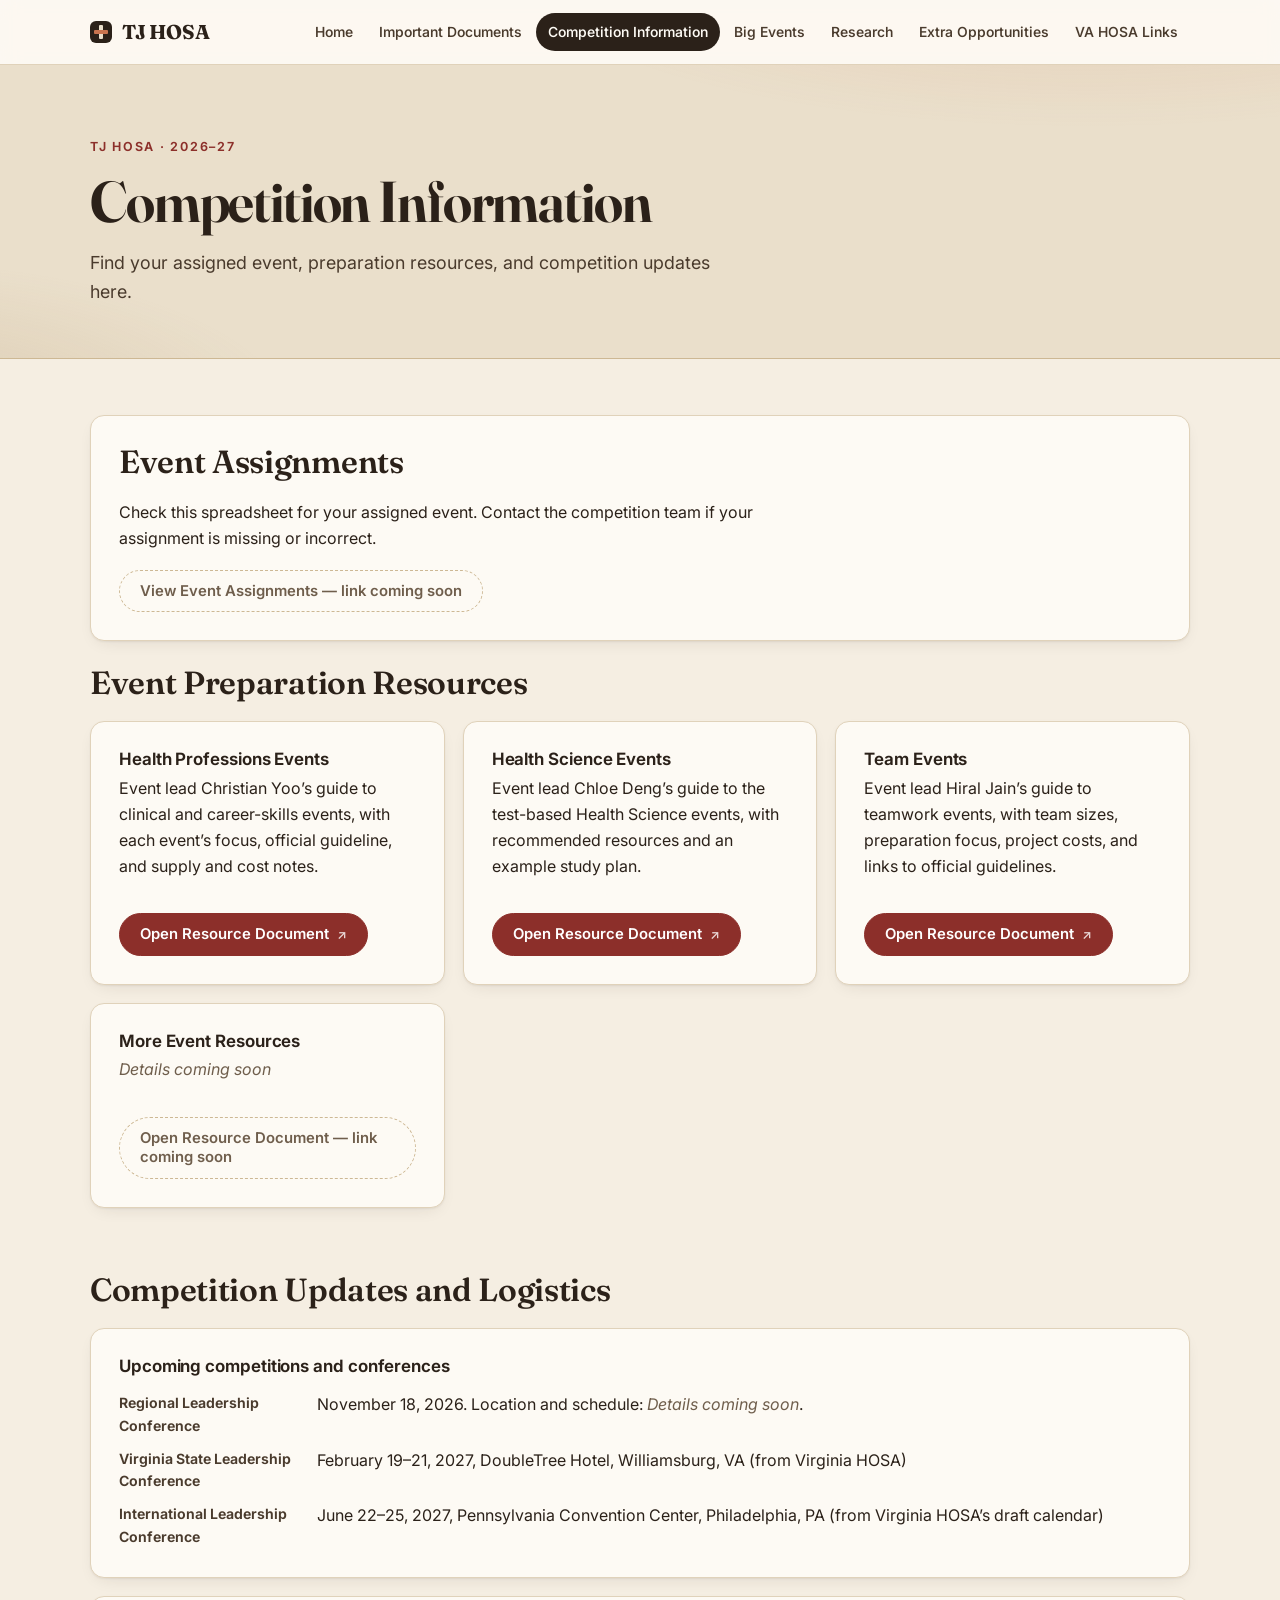
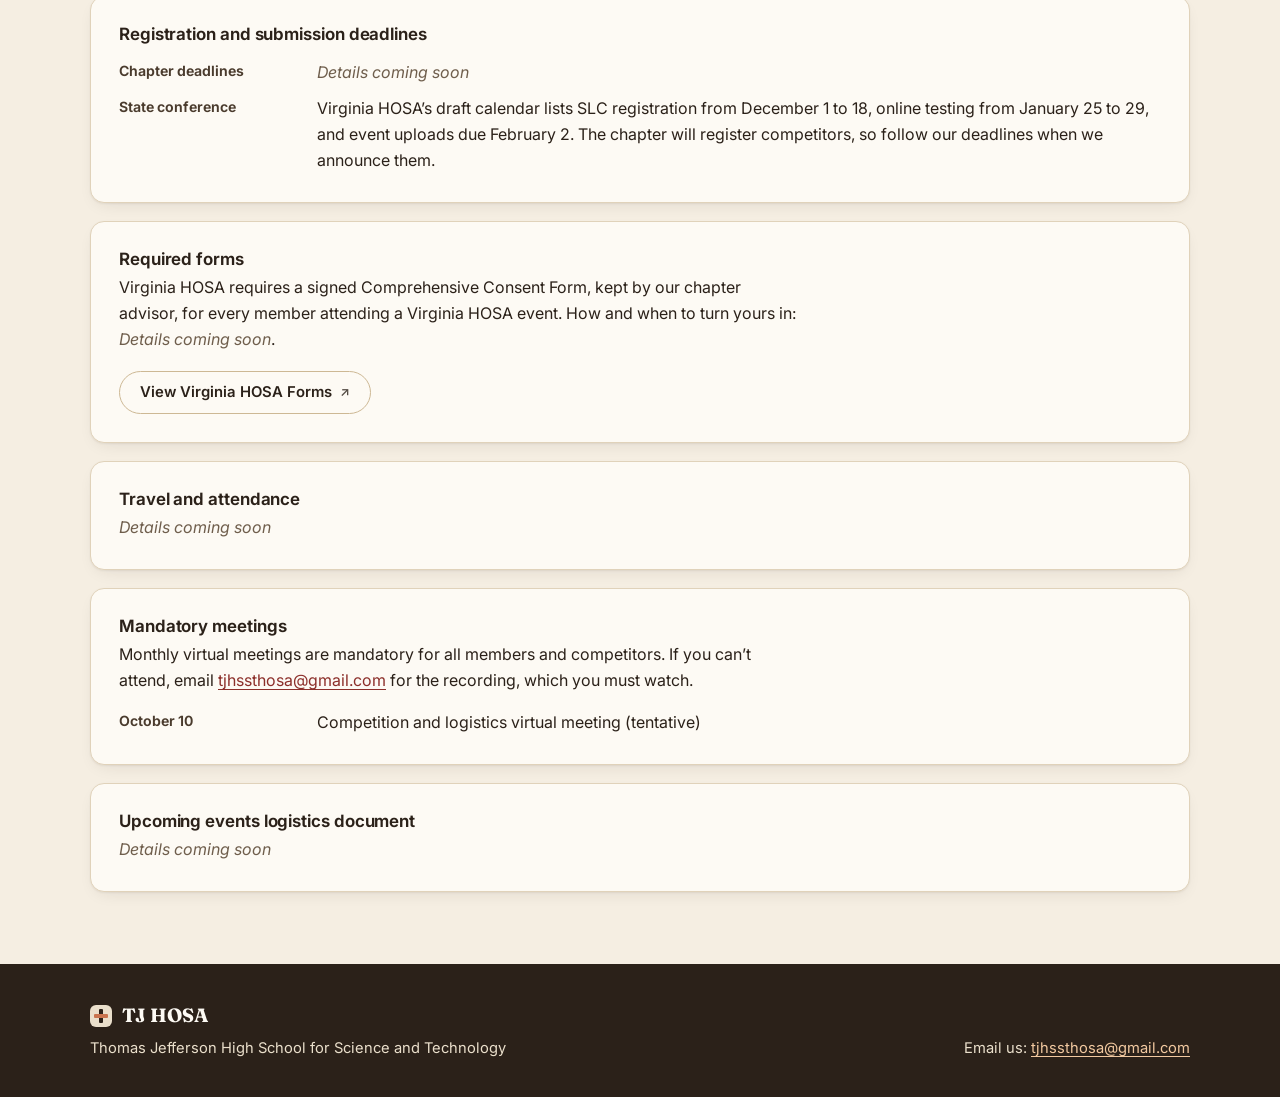
==== competition.html @ aa6fa57d "Rebuild site with multi-page layout Add competition, documents, events, opportunities, research, and" ====
<!DOCTYPE html>
<html lang="en">
<head>
<meta charset="utf-8">
<meta name="viewport" content="width=device-width, initial-scale=1">
<title>Competition Information | TJ HOSA</title>
<meta name="description" content="TJ HOSA event assignments, preparation resources, and competition updates.">
<link rel="icon" href="data:image/svg+xml,%3Csvg xmlns='http://www.w3.org/2000/svg' viewBox='0 0 32 32'%3E%3Crect width='32' height='32' fill='%232B2119'/%3E%3Crect x='13.5' y='6' width='5' height='20' fill='%23E9DCC4'/%3E%3Crect x='6' y='13.5' width='20' height='5' fill='%237A1C2B'/%3E%3C/svg%3E">
<link rel="preconnect" href="https://fonts.googleapis.com">
<link rel="preconnect" href="https://fonts.gstatic.com" crossorigin>
<link href="https://fonts.googleapis.com/css2?family=Fraunces:opsz,wght@9..144,500..700&family=Inter:wght@400..700&display=swap" rel="stylesheet">
<link rel="stylesheet" href="styles.css">
<script src="site.js"></script>
</head>
<body>
<a class="skip" href="#main">Skip to content</a>
<header class="site-header">
  <div class="header-in">
    <a class="wordmark" href="index.html"><span class="mark" aria-hidden="true"></span>TJ HOSA</a>
    <button class="menu-toggle" type="button" aria-expanded="false" aria-controls="site-nav">Menu</button>
    <nav class="site-nav" id="site-nav" aria-label="Main">
      <ul>
        <li><a href="index.html">Home</a></li>
        <li><a href="documents.html">Important Documents</a></li>
        <li><a href="competition.html" aria-current="page">Competition Information</a></li>
        <li><a href="events.html">Big Events</a></li>
        <li><a href="research.html">Research</a></li>
        <li><a href="opportunities.html">Extra Opportunities</a></li>
        <li><a href="va-hosa.html">VA HOSA Links</a></li>
      </ul>
    </nav>
  </div>
</header>

<div class="page-head">
  <div class="page-head-in">
    <p class="eyebrow">TJ HOSA · 2026–27</p>
    <h1>Competition Information</h1>
    <p>Find your assigned event, preparation resources, and competition updates here.</p>
  </div>
</div>

<main id="main">
<section aria-labelledby="assign" class="card">
  <h2 id="assign">Event Assignments</h2>
  <p>Check this spreadsheet for your assigned event. Contact the competition team if your assignment is missing or incorrect.</p>
  <!-- TODO before launch: replace with ext(link, "View Event Assignments") -->
  <div class="btn-row"><span class="btn btn-pending" aria-disabled="true">View Event Assignments — link coming soon</span></div>
</section>

<section aria-labelledby="prep">
  <h2 id="prep">Event Preparation Resources</h2>
  <div class="card-grid">
    <article class="card">
      <h3>Health Professions Events</h3>
      <p>Event lead Christian Yoo’s guide to clinical and career-skills events, with each event’s focus, official guideline, and supply and cost notes.</p>
      <div class="btn-row"><a class="btn" href="https://docs.google.com/document/d/1R5OQOVMqxWL22VM8bdZBk_r9kSSOlcZOWfjTGTV-Oso/edit" target="_blank" rel="noopener">Open Resource Document</a></div>
    </article>
    <article class="card">
      <h3>Health Science Events</h3>
      <p>Event lead Chloe Deng’s guide to the test-based Health Science events, with recommended resources and an example study plan.</p>
      <div class="btn-row"><a class="btn" href="https://docs.google.com/document/d/1li0aGGxQq18aGVPlb6Ks2T6_cIW-mwmkrGO1DFvboYM/edit" target="_blank" rel="noopener">Open Resource Document</a></div>
    </article>
    <article class="card">
      <h3>Team Events</h3>
      <p>Event lead Hiral Jain’s guide to teamwork events, with team sizes, preparation focus, project costs, and links to official guidelines.</p>
      <div class="btn-row"><a class="btn" href="https://docs.google.com/document/d/1Jc-QH5xNy2yNxSoJ1Ag76UbIDRtuzzTRvdqtkSTRHSI/edit" target="_blank" rel="noopener">Open Resource Document</a></div>
    </article>
    <!-- TODO before launch: confirm the fourth document's title, then replace this card with a regular card. -->
    <article class="card">
      <h3>More Event Resources</h3>
      <p class="tbd">Details coming soon</p>
      <div class="btn-row"><span class="btn btn-pending" aria-disabled="true">Open Resource Document — link coming soon</span></div>
    </article>
  </div>
</section>

<section aria-labelledby="updates">
  <h2 id="updates">Competition Updates and Logistics</h2>
  <div class="stack">
    <article class="card">
      <h3>Upcoming competitions and conferences</h3>
      <dl class="facts">
        <dt>Regional Leadership Conference</dt><dd>November 18, 2026. Location and schedule: <span class="tbd">Details coming soon</span>.</dd>
        <dt>Virginia State Leadership Conference</dt><dd>February 19–21, 2027, DoubleTree Hotel, Williamsburg, VA (from Virginia HOSA)</dd>
        <dt>International Leadership Conference</dt><dd>June 22–25, 2027, Pennsylvania Convention Center, Philadelphia, PA (from Virginia HOSA’s draft calendar)</dd>
      </dl>
    </article>
    <article class="card">
      <h3>Registration and submission deadlines</h3>
      <dl class="facts">
        <dt>Chapter deadlines</dt><dd><span class="tbd">Details coming soon</span></dd>
        <dt>State conference</dt><dd>Virginia HOSA’s draft calendar lists SLC registration from December 1 to 18, online testing from January 25 to 29, and event uploads due February 2. The chapter will register competitors, so follow our deadlines when we announce them.</dd>
      </dl>
    </article>
    <article class="card">
      <h3>Required forms</h3>
      <p>Virginia HOSA requires a signed Comprehensive Consent Form, kept by our chapter advisor, for every member attending a Virginia HOSA event. How and when to turn yours in: <span class="tbd">Details coming soon</span>.</p>
      <div class="btn-row"><a class="btn btn-outline" href="https://virginiahosa.org/forms/" target="_blank" rel="noopener">View Virginia HOSA Forms</a></div>
    </article>
    <article class="card">
      <h3>Travel and attendance</h3>
      <p><span class="tbd">Details coming soon</span></p>
    </article>
    <article class="card">
      <h3>Mandatory meetings</h3>
      <p>Monthly virtual meetings are mandatory for all members and competitors. If you can’t attend, email <a href="mailto:tjhssthosa@gmail.com">tjhssthosa@gmail.com</a> for the recording, which you must watch.</p>
      <dl class="facts">
        <dt>October 10</dt><dd>Competition and logistics virtual meeting (tentative)</dd>
      </dl>
    </article>
    <article class="card">
      <h3>Upcoming events logistics document</h3>
      <!-- TODO: add ext(link, "Open Logistics Document") when it's ready -->
      <p><span class="tbd">Details coming soon</span></p>
    </article>
  </div>
</section>
</main>

<footer class="site-footer">
  <div class="footer-in">
    <div>
      <p class="footer-mark"><span class="mark" aria-hidden="true"></span>TJ HOSA</p>
      <p>Thomas Jefferson High School for Science and Technology</p>
    </div>
    <p>Email us: <a href="mailto:tjhssthosa@gmail.com">tjhssthosa@gmail.com</a></p>
  </div>
</footer>
</body>
</html>
---- styles.css ----
/* TJ HOSA 2026–27 — shared styles for every page. Warm tan palette. */

:root{
  --page:#F5EEE2;
  --surface:#FDFAF4;
  --sand:#EADFCB;
  --sand-deep:#DCCBAE;
  --rule:#E0D2BA;
  --rule-strong:#CDB894;
  --tan:#A9875A;
  --ink:#2B2119;
  --ink-soft:#4A3B2D;
  --muted:#6F5E4C;
  --accent:#8C2F2A;
  --accent-hover:#A63B33;
  --espresso:#2B2119;
  --notice-bg:#FBEBD0;
  --notice-rule:#C98A2E;

  --display:"Fraunces",Georgia,"Times New Roman",serif;
  --sans:"Inter",system-ui,-apple-system,"Segoe UI",Roboto,Arial,sans-serif;
  --gutter:clamp(16px,4vw,40px);
  --radius:14px;
  --shadow:0 1px 2px rgba(43,33,25,.06),0 6px 18px -8px rgba(43,33,25,.14);
  --shadow-lift:0 2px 4px rgba(43,33,25,.07),0 14px 30px -12px rgba(43,33,25,.24);
}

*,*::before,*::after{box-sizing:border-box}
html{-webkit-text-size-adjust:100%; scroll-behavior:smooth}
@media (prefers-reduced-motion:reduce){
  html{scroll-behavior:auto}
  *,*::before,*::after{transition:none !important}
}
body{
  margin:0; background:var(--page); color:var(--ink);
  font-family:var(--sans); font-size:1rem; line-height:1.62;
  -webkit-font-smoothing:antialiased;
}
h1,h2,h3{margin:0; color:var(--ink); line-height:1.15}
h1{font-family:var(--display); font-weight:650; font-size:clamp(2.2rem,5.4vw,3.6rem); letter-spacing:-.02em; font-variation-settings:"opsz" 144}
h2{font-family:var(--display); font-weight:600; font-size:clamp(1.5rem,3vw,2rem); letter-spacing:-.01em; margin-bottom:.6em}
h3{font-family:var(--sans); font-weight:650; font-size:1.06rem; letter-spacing:-.005em; margin-bottom:.35em}
p{margin:0 0 1em; max-width:68ch}
p:last-child{margin-bottom:0}
a{color:var(--accent); text-underline-offset:3px; text-decoration-thickness:1px}
a:hover{color:var(--accent-hover)}
:focus-visible{outline:3px solid var(--accent); outline-offset:2px; border-radius:4px}
strong{font-weight:650}

.skip{position:absolute; left:-9999px; top:0; z-index:200; background:var(--accent); color:#fff; padding:10px 16px}
.skip:focus{left:0}
.visually-hidden{position:absolute; width:1px; height:1px; overflow:hidden; clip:rect(0 0 0 0); white-space:nowrap}

/* ── Header + navigation ── */
.site-header{
  position:sticky; top:0; z-index:100;
  background:rgba(253,250,244,.88); backdrop-filter:saturate(1.4) blur(10px); -webkit-backdrop-filter:saturate(1.4) blur(10px);
  border-bottom:1px solid var(--rule);
}
.header-in{max-width:1180px; margin:0 auto; padding:0 var(--gutter); display:flex; align-items:center; gap:20px; min-height:64px}
.wordmark{display:flex; align-items:center; gap:10px; font-family:var(--display); font-weight:700; font-size:1.25rem; color:var(--ink); text-decoration:none; white-space:nowrap; letter-spacing:-.01em}
.wordmark:hover{color:var(--ink)}
.mark{
  width:22px; height:22px; border-radius:6px; background:var(--espresso); position:relative; flex:0 0 auto;
}
.mark::before,.mark::after{content:""; position:absolute; background:var(--sand); border-radius:1px}
.mark::before{left:9px; top:4px; width:4px; height:14px}
.mark::after{left:4px; top:9px; width:14px; height:4px; background:#C9744F}
.site-nav{margin-left:auto}
.site-nav ul{list-style:none; margin:0; padding:0; display:flex; gap:2px}
.site-nav a{
  display:block; font-size:.87rem; font-weight:550; color:var(--ink-soft); text-decoration:none;
  padding:8px 12px; border-radius:999px; transition:background .15s,color .15s; white-space:nowrap;
}
.site-nav a:hover{background:var(--sand); color:var(--ink)}
.site-nav a[aria-current="page"]{background:var(--espresso); color:var(--surface)}
.menu-toggle{display:none}

@media (max-width:1120px){
  .js .menu-toggle{
    display:inline-flex; align-items:center; gap:8px; margin-left:auto;
    background:var(--surface); color:var(--ink); border:1px solid var(--rule-strong); border-radius:999px;
    font:600 .9rem var(--sans); padding:8px 16px; cursor:pointer;
  }
  .js .menu-toggle::before{content:""; width:14px; height:10px; background:linear-gradient(var(--ink) 0 2px,transparent 2px 4px,var(--ink) 4px 6px,transparent 6px 8px,var(--ink) 8px 10px)}
  .header-in{flex-wrap:wrap}
  .site-nav{width:100%; margin-left:0; padding-bottom:14px}
  .js .site-nav{display:none}
  .js .site-nav.open{display:block}
  .site-nav ul{flex-direction:column; gap:4px}
  .site-nav a{padding:12px 14px; border-radius:10px; font-size:1rem}
}

/* ── Page heading band ── */
.page-head{
  background:
    radial-gradient(1000px 300px at 85% -40%, rgba(201,116,79,.18), transparent 60%),
    radial-gradient(700px 260px at -10% 120%, rgba(169,135,90,.22), transparent 60%),
    var(--sand);
  border-bottom:1px solid var(--rule-strong);
}
.page-head-in{max-width:1180px; margin:0 auto; padding:clamp(40px,7vw,72px) var(--gutter) clamp(32px,5vw,52px)}
.eyebrow{font-size:.78rem; font-weight:650; letter-spacing:.14em; text-transform:uppercase; color:var(--accent); margin-bottom:12px}
.page-head p:not(.eyebrow){color:var(--ink-soft); font-size:1.12rem; margin-top:.7em; max-width:60ch}
.page-head .subtitle{font-weight:500}
.page-head-home .page-head-in{padding-top:clamp(56px,10vw,110px); padding-bottom:clamp(44px,7vw,80px)}
.page-head-home h1{font-size:clamp(3rem,9vw,5.6rem)}

/* ── Main layout ── */
main{max-width:1180px; margin:0 auto; padding:clamp(32px,5vw,56px) var(--gutter) 72px}
section{margin-bottom:clamp(40px,6vw,64px)}
section:last-child{margin-bottom:0}
.lede{font-size:clamp(1.08rem,1.6vw,1.22rem); line-height:1.65; color:var(--ink-soft)}
.muted{color:var(--muted)}
.small{font-size:.9rem}
.section-head{display:flex; flex-wrap:wrap; align-items:baseline; justify-content:space-between; gap:4px 20px}

/* ── Buttons ── */
.btn{
  display:inline-flex; align-items:center; gap:8px; font-family:var(--sans); font-weight:600; font-size:.93rem;
  background:var(--accent); color:#fff; text-decoration:none; line-height:1.25;
  padding:11px 20px; border:1.5px solid var(--accent); border-radius:999px;
  transition:background .15s,border-color .15s,transform .15s,color .15s;
}
.btn:hover{background:var(--accent-hover); border-color:var(--accent-hover); color:#fff; transform:translateY(-1px)}
.btn[target="_blank"]::after{content:"↗"; font-size:.85em; opacity:.8}
.btn-outline{background:transparent; color:var(--ink); border-color:var(--rule-strong)}
.btn-outline:hover{background:var(--espresso); border-color:var(--espresso); color:var(--surface)}
.btn-light{background:var(--surface); color:var(--ink); border-color:var(--surface)}
.btn-light:hover{background:var(--sand); border-color:var(--sand); color:var(--ink)}
.btn-sm{padding:8px 14px; font-size:.86rem}
.btn-pending{background:transparent; color:var(--muted); border:1.5px dashed var(--rule-strong); cursor:default}
.btn-pending:hover{background:transparent; color:var(--muted); border-color:var(--rule-strong); transform:none}
.btn-row{display:flex; flex-wrap:wrap; gap:10px; margin-top:18px}
.btn-row:empty{display:none}

/* ── Cards ── */
.card{background:var(--surface); border:1px solid var(--rule); border-radius:var(--radius); padding:clamp(20px,3vw,28px); box-shadow:var(--shadow)}
section.card{margin-bottom:24px}
.card-grid{display:grid; gap:18px; grid-template-columns:repeat(auto-fill,minmax(min(100%,320px),1fr))}
.card-grid .card{display:flex; flex-direction:column; transition:transform .18s,box-shadow .18s}
.card-grid .card:hover{transform:translateY(-2px); box-shadow:var(--shadow-lift)}
.card-grid .card .btn-row{margin-top:auto; padding-top:18px}
.stack{display:grid; gap:18px}

/* ── Notice box ── */
.notice{background:var(--notice-bg); border:1px solid #EDCF9C; border-radius:10px; padding:16px 20px; font-weight:600; color:var(--ink); margin-bottom:20px; max-width:none}

/* ── Home: announcements + deadlines ── */
.split{display:grid; gap:22px; grid-template-columns:minmax(0,1.7fr) minmax(0,1fr); align-items:start}
@media (max-width:860px){ .split{grid-template-columns:1fr} .deadlines{position:static} }
.announcements{list-style:none; margin:0; padding:0; display:grid; gap:14px}
.announcements li{background:var(--surface); border:1px solid var(--rule); border-radius:var(--radius); padding:18px 22px; box-shadow:var(--shadow)}
.announcements time{display:block; font-size:.76rem; font-weight:650; text-transform:uppercase; letter-spacing:.08em; color:var(--tan); margin-bottom:6px}
.deadlines{position:sticky; top:84px; background:var(--espresso); border-color:var(--espresso); color:var(--sand)}
.deadlines h3{color:var(--surface); font-family:var(--display); font-weight:600; font-size:1.3rem; margin-bottom:14px}
.timeline{list-style:none; margin:0; padding:0}
.timeline li{display:grid; grid-template-columns:86px 1fr; gap:12px; padding:12px 0; border-top:1px solid rgba(234,223,203,.16)}
.timeline li:first-child{border-top:0; padding-top:0}
.timeline .when{font-weight:700; color:#E9B98E; font-size:.9rem}
details.archive{margin-top:18px}
details.archive summary{cursor:pointer; font-weight:600; color:var(--ink-soft)}
details.archive ul{margin:.6em 0 0; padding-left:1.2em; color:var(--muted)}

/* ── Home: quick link tiles ── */
.tiles{display:grid; gap:14px; grid-template-columns:repeat(auto-fill,minmax(min(100%,210px),1fr))}
.tile{
  position:relative; display:flex; flex-direction:column; gap:6px; min-height:132px;
  background:var(--surface); border:1px solid var(--rule); border-radius:var(--radius); padding:20px 20px 44px;
  text-decoration:none; color:var(--ink); box-shadow:var(--shadow); transition:transform .18s,box-shadow .18s,border-color .18s;
}
.tile:hover{transform:translateY(-3px); box-shadow:var(--shadow-lift); border-color:var(--rule-strong); color:var(--ink)}
.tile-title{font-family:var(--display); font-weight:600; font-size:1.2rem; line-height:1.2}
.tile-sub{font-size:.88rem; color:var(--muted); line-height:1.45}
.tile .arrow{position:absolute; left:20px; bottom:16px; font-weight:700; color:var(--accent); transition:transform .18s}
.tile:hover .arrow{transform:translateX(4px)}

.contact-band{
  display:flex; flex-wrap:wrap; align-items:center; justify-content:space-between; gap:18px;
  background:linear-gradient(135deg,#3A2C20,var(--espresso)); color:var(--sand); border-radius:20px; padding:clamp(24px,4vw,36px);
}
.contact-band h2{color:var(--surface); margin-bottom:.3em}
.contact-band a:not(.btn){color:#F2C9A0}
.contact-band .btn-row{margin-top:0}

/* ── Fact lists (events, opportunities, logistics, labs) ── */
dl.facts{display:grid; grid-template-columns:minmax(110px,180px) 1fr; gap:10px 18px; margin:16px 0 0}
dl.facts dt{font-weight:650; font-size:.88rem; color:var(--ink-soft)}
dl.facts dd{margin:0}
dl.facts-tight{grid-template-columns:1fr; gap:2px}
dl.facts-tight dt{font-size:.74rem; text-transform:uppercase; letter-spacing:.08em; color:var(--tan); margin-top:10px}
dl.facts-tight dd{font-size:.94rem}
@media (max-width:560px){
  dl.facts{grid-template-columns:1fr; gap:2px}
  dl.facts dd{margin-bottom:10px}
}
.tbd{color:var(--muted); font-style:italic}

/* ── Research page ── */
.apply{
  display:grid; gap:24px; grid-template-columns:minmax(0,1fr) minmax(0,1.5fr); align-items:start;
  background:var(--surface); border:1px solid var(--rule); border-radius:20px; padding:clamp(22px,4vw,36px); box-shadow:var(--shadow);
}
.apply > .small{grid-column:1 / -1; margin:0; padding-top:16px; border-top:1px solid var(--rule); max-width:none}
@media (max-width:860px){ .apply{grid-template-columns:1fr} }
.steps{list-style:none; margin:0; padding:0; display:grid; gap:14px}
.steps li{display:flex; gap:14px; align-items:flex-start}
.steps h3{margin-bottom:.15em}
.steps p{color:var(--ink-soft); font-size:.95rem}
.step-n{flex:0 0 34px; height:34px; border-radius:50%; display:grid; place-items:center; background:var(--sand); color:var(--accent); font-family:var(--display); font-weight:700}

.filters{display:grid; gap:12px; margin:8px 0 14px}
.search input{
  width:100%; max-width:520px; font:inherit; color:var(--ink); background:var(--surface);
  border:1.5px solid var(--rule-strong); border-radius:999px; padding:12px 18px 12px 42px;
  background-image:url("data:image/svg+xml,%3Csvg xmlns='http://www.w3.org/2000/svg' width='18' height='18' fill='none' stroke='%236F5E4C' stroke-width='2' stroke-linecap='round'%3E%3Ccircle cx='8' cy='8' r='6'/%3E%3Cpath d='M12.5 12.5 17 17'/%3E%3C/svg%3E");
  background-repeat:no-repeat; background-position:16px center;
}
.search input:focus{outline:none; border-color:var(--accent); box-shadow:0 0 0 3px rgba(140,47,42,.15)}
.filter-row{display:flex; flex-wrap:wrap; gap:8px}
.filter{
  font:600 .85rem var(--sans); color:var(--ink-soft); background:var(--surface);
  border:1.5px solid var(--rule); border-radius:999px; padding:7px 14px; cursor:pointer; transition:all .15s;
}
.filter:hover{border-color:var(--rule-strong); color:var(--ink)}
.filter.is-on{background:var(--espresso); border-color:var(--espresso); color:var(--surface)}
.result-count{font-size:.88rem; color:var(--muted); margin-bottom:14px}
.empty{padding:24px; text-align:center; color:var(--muted); background:var(--surface); border:1px dashed var(--rule-strong); border-radius:var(--radius); max-width:none}
.linklike{font:inherit; color:var(--accent); background:none; border:0; padding:0; text-decoration:underline; cursor:pointer}

.lab-inst{font-size:.74rem; font-weight:700; letter-spacing:.1em; text-transform:uppercase; color:var(--accent); margin-bottom:8px}
.lab h3{font-family:var(--display); font-weight:600; font-size:1.28rem; line-height:1.22; margin-bottom:6px}
.lab-pi{font-weight:600; margin-bottom:2px}
.lab-dept{font-size:.88rem; color:var(--muted); margin-bottom:0}
.chips{display:flex; flex-wrap:wrap; gap:6px; margin-top:12px}
.chips:empty{display:none}
.chip{font-size:.74rem; font-weight:650; padding:4px 10px; border-radius:999px; background:var(--sand); color:var(--ink-soft)}
.chip-summer{background:#F6DFC0; color:#7A4A12}
.chip-school{background:#DCE5CF; color:#3F5326}
.chip-remote{background:#D9E2E8; color:#2F4757}
.chip-computational{background:#E6DCEB; color:#523B60}
.chip-shadowing{background:#F1D6D2; color:#7A2E26}

/* ── Link list (VA HOSA page) ── */
.link-list{list-style:none; margin:0; padding:0; display:grid; gap:12px; grid-template-columns:repeat(auto-fill,minmax(min(100%,340px),1fr))}
.link-list li{background:var(--surface); border:1px solid var(--rule); border-radius:var(--radius); padding:18px 22px; box-shadow:var(--shadow)}
.link-list a{font-weight:650; font-size:1.02rem}
.link-list a::after{content:" ↗"; font-size:.85em}
.link-list p{margin:.35em 0 0; color:var(--muted); font-size:.94rem}
.link-list .source{display:inline-block; font-size:.68rem; font-weight:700; text-transform:uppercase; letter-spacing:.08em; color:var(--tan); margin-left:8px; vertical-align:2px}

.updated{font-size:.88rem; color:var(--muted); margin-bottom:16px}

/* ── Footer ── */
.site-footer{background:var(--espresso); color:var(--sand)}
.footer-in{max-width:1180px; margin:0 auto; padding:36px var(--gutter); display:flex; flex-wrap:wrap; gap:16px 40px; justify-content:space-between; align-items:flex-end}
.footer-in p{margin:0; font-size:.92rem}
.footer-mark{display:flex; align-items:center; gap:10px; font-family:var(--display); font-weight:700; font-size:1.2rem !important; color:var(--surface); margin-bottom:6px !important}
.footer-mark .mark{background:var(--sand)}
.footer-mark .mark::before{background:var(--espresso)}
.site-footer a{color:#F2C9A0}
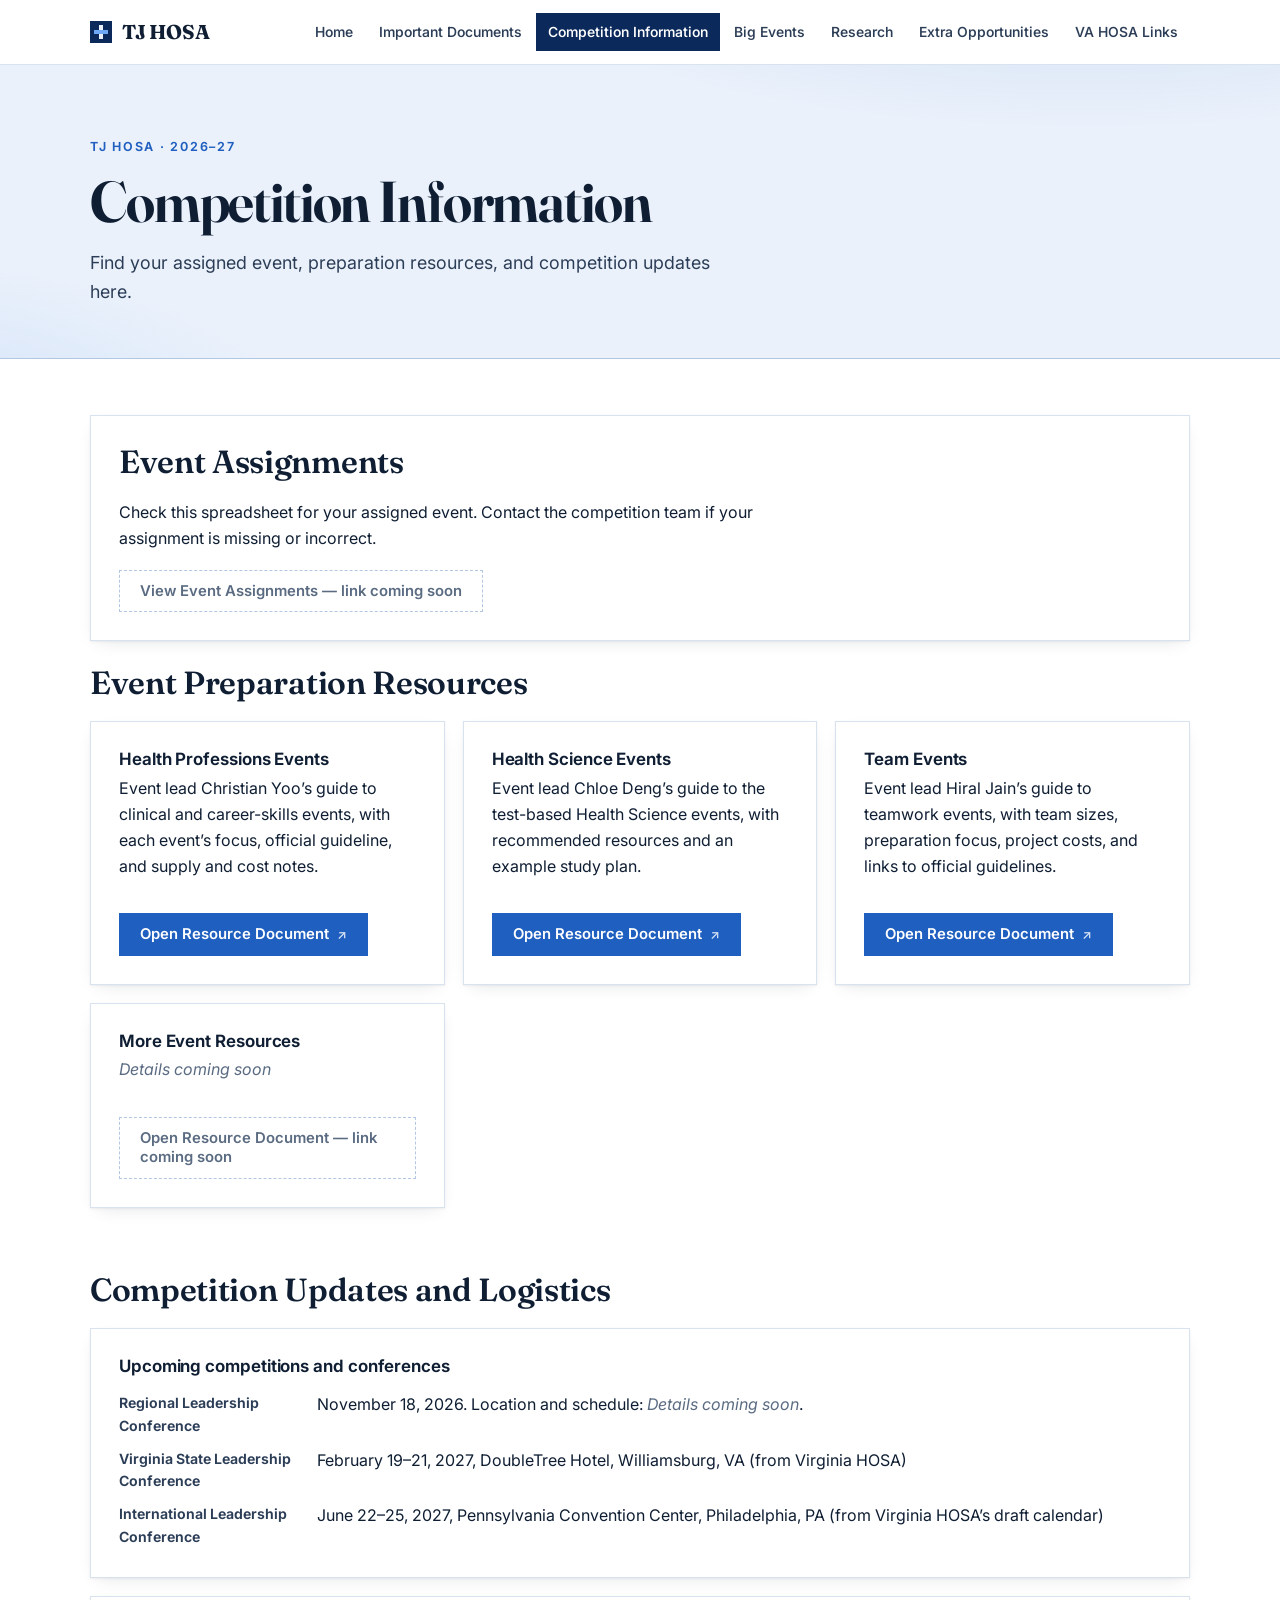
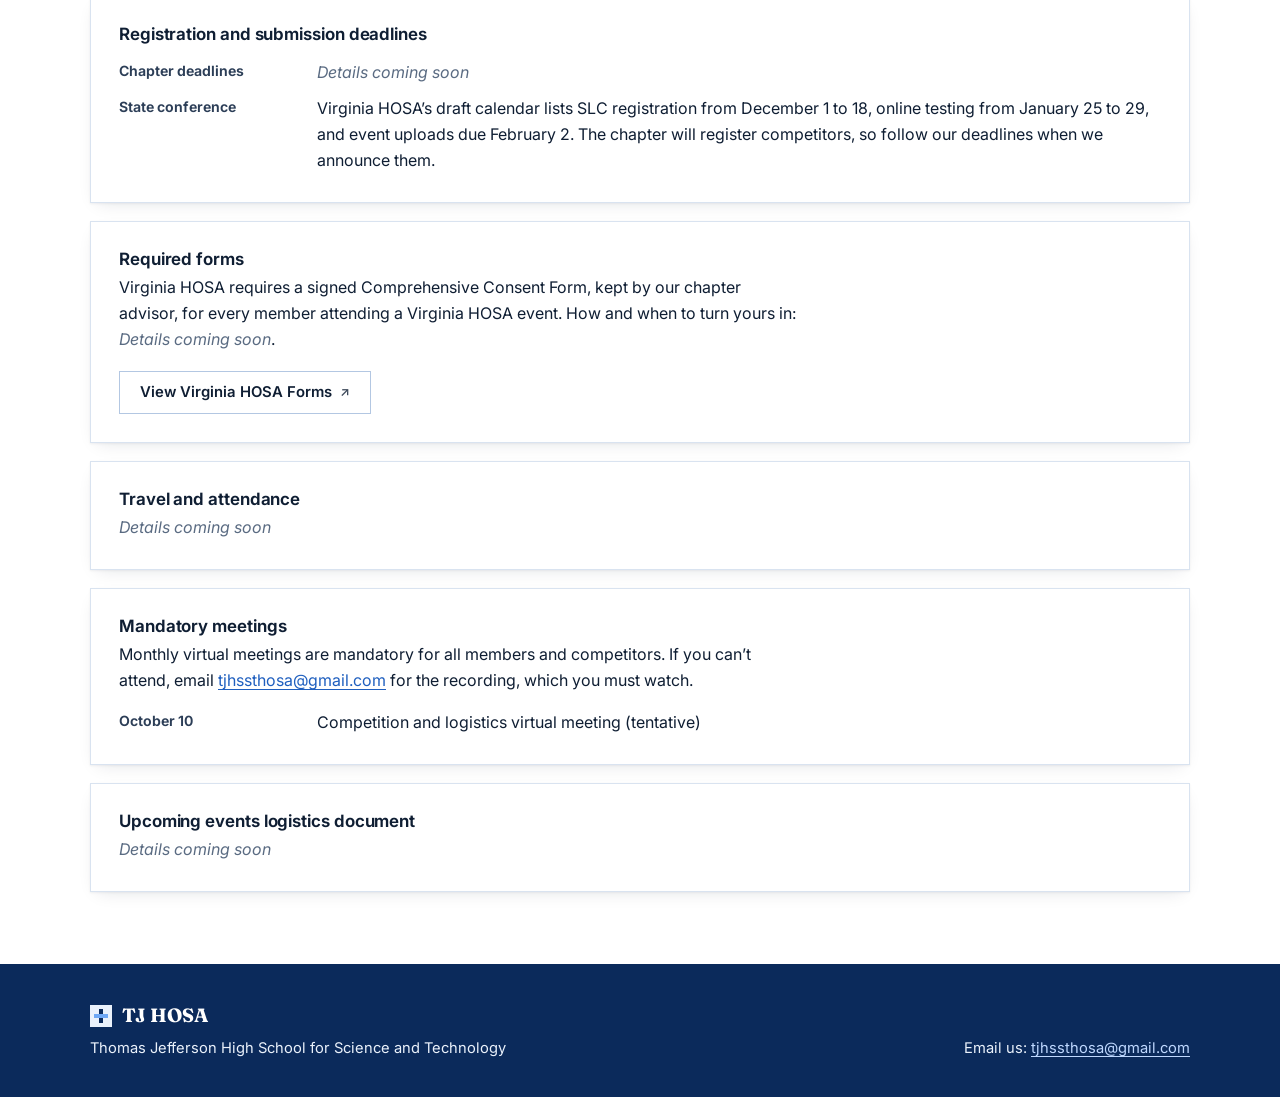
==== commit f33aa883: "Switch to a white and blue theme, square corners, and add all research labs - Restyle the shared pal" ====
--- a/competition.html
+++ b/competition.html
@@ -5,7 +5,7 @@
 <meta name="viewport" content="width=device-width, initial-scale=1">
 <title>Competition Information | TJ HOSA</title>
 <meta name="description" content="TJ HOSA event assignments, preparation resources, and competition updates.">
-<link rel="icon" href="data:image/svg+xml,%3Csvg xmlns='http://www.w3.org/2000/svg' viewBox='0 0 32 32'%3E%3Crect width='32' height='32' fill='%232B2119'/%3E%3Crect x='13.5' y='6' width='5' height='20' fill='%23E9DCC4'/%3E%3Crect x='6' y='13.5' width='20' height='5' fill='%237A1C2B'/%3E%3C/svg%3E">
+<link rel="icon" href="data:image/svg+xml,%3Csvg xmlns='http://www.w3.org/2000/svg' viewBox='0 0 32 32'%3E%3Crect width='32' height='32' fill='%230B2A5B'/%3E%3Crect x='13.5' y='6' width='5' height='20' fill='%23FFFFFF'/%3E%3Crect x='6' y='13.5' width='20' height='5' fill='%236FA8F5'/%3E%3C/svg%3E">
 <link rel="preconnect" href="https://fonts.googleapis.com">
 <link rel="preconnect" href="https://fonts.gstatic.com" crossorigin>
 <link href="https://fonts.googleapis.com/css2?family=Fraunces:opsz,wght@9..144,500..700&family=Inter:wght@400..700&display=swap" rel="stylesheet">
--- a/styles.css
+++ b/styles.css
@@ -1,28 +1,28 @@
-/* TJ HOSA 2026–27 — shared styles for every page. Warm tan palette. */
+/* TJ HOSA 2026–27 — shared styles for every page. White and blue palette, square corners. */
 
 :root{
-  --page:#F5EEE2;
-  --surface:#FDFAF4;
-  --sand:#EADFCB;
-  --sand-deep:#DCCBAE;
-  --rule:#E0D2BA;
-  --rule-strong:#CDB894;
-  --tan:#A9875A;
-  --ink:#2B2119;
-  --ink-soft:#4A3B2D;
-  --muted:#6F5E4C;
-  --accent:#8C2F2A;
-  --accent-hover:#A63B33;
-  --espresso:#2B2119;
-  --notice-bg:#FBEBD0;
-  --notice-rule:#C98A2E;
+  --page:#FFFFFF;
+  --surface:#FFFFFF;
+  --sand:#EAF1FB;
+  --sand-deep:#D3E2F5;
+  --rule:#D9E3F0;
+  --rule-strong:#B3C7E2;
+  --tan:#3B6AA8;
+  --ink:#0F1E33;
+  --ink-soft:#2C3E57;
+  --muted:#5A6B82;
+  --accent:#1F5FBF;
+  --accent-hover:#174C9C;
+  --espresso:#0B2A5B;
+  --notice-bg:#EAF2FD;
+  --notice-rule:#7FA6DA;
 
   --display:"Fraunces",Georgia,"Times New Roman",serif;
   --sans:"Inter",system-ui,-apple-system,"Segoe UI",Roboto,Arial,sans-serif;
   --gutter:clamp(16px,4vw,40px);
-  --radius:14px;
-  --shadow:0 1px 2px rgba(43,33,25,.06),0 6px 18px -8px rgba(43,33,25,.14);
-  --shadow-lift:0 2px 4px rgba(43,33,25,.07),0 14px 30px -12px rgba(43,33,25,.24);
+  --radius:0;
+  --shadow:0 1px 2px rgba(15,30,51,.06),0 6px 18px -8px rgba(15,30,51,.14);
+  --shadow-lift:0 2px 4px rgba(15,30,51,.07),0 14px 30px -12px rgba(15,30,51,.24);
 }
 
 *,*::before,*::after{box-sizing:border-box}
@@ -44,7 +44,7 @@
 p:last-child{margin-bottom:0}
 a{color:var(--accent); text-underline-offset:3px; text-decoration-thickness:1px}
 a:hover{color:var(--accent-hover)}
-:focus-visible{outline:3px solid var(--accent); outline-offset:2px; border-radius:4px}
+:focus-visible{outline:3px solid var(--accent); outline-offset:2px; border-radius:0}
 strong{font-weight:650}
 
 .skip{position:absolute; left:-9999px; top:0; z-index:200; background:var(--accent); color:#fff; padding:10px 16px}
@@ -54,23 +54,23 @@
 /* ── Header + navigation ── */
 .site-header{
   position:sticky; top:0; z-index:100;
-  background:rgba(253,250,244,.88); backdrop-filter:saturate(1.4) blur(10px); -webkit-backdrop-filter:saturate(1.4) blur(10px);
+  background:rgba(255,255,255,.92); backdrop-filter:saturate(1.4) blur(10px); -webkit-backdrop-filter:saturate(1.4) blur(10px);
   border-bottom:1px solid var(--rule);
 }
 .header-in{max-width:1180px; margin:0 auto; padding:0 var(--gutter); display:flex; align-items:center; gap:20px; min-height:64px}
 .wordmark{display:flex; align-items:center; gap:10px; font-family:var(--display); font-weight:700; font-size:1.25rem; color:var(--ink); text-decoration:none; white-space:nowrap; letter-spacing:-.01em}
 .wordmark:hover{color:var(--ink)}
 .mark{
-  width:22px; height:22px; border-radius:6px; background:var(--espresso); position:relative; flex:0 0 auto;
-}
-.mark::before,.mark::after{content:""; position:absolute; background:var(--sand); border-radius:1px}
+  width:22px; height:22px; border-radius:0; background:var(--espresso); position:relative; flex:0 0 auto;
+}
+.mark::before,.mark::after{content:""; position:absolute; background:var(--sand); border-radius:0}
 .mark::before{left:9px; top:4px; width:4px; height:14px}
-.mark::after{left:4px; top:9px; width:14px; height:4px; background:#C9744F}
+.mark::after{left:4px; top:9px; width:14px; height:4px; background:#6FA8F5}
 .site-nav{margin-left:auto}
 .site-nav ul{list-style:none; margin:0; padding:0; display:flex; gap:2px}
 .site-nav a{
   display:block; font-size:.87rem; font-weight:550; color:var(--ink-soft); text-decoration:none;
-  padding:8px 12px; border-radius:999px; transition:background .15s,color .15s; white-space:nowrap;
+  padding:8px 12px; border-radius:0; transition:background .15s,color .15s; white-space:nowrap;
 }
 .site-nav a:hover{background:var(--sand); color:var(--ink)}
 .site-nav a[aria-current="page"]{background:var(--espresso); color:var(--surface)}
@@ -79,7 +79,7 @@
 @media (max-width:1120px){
   .js .menu-toggle{
     display:inline-flex; align-items:center; gap:8px; margin-left:auto;
-    background:var(--surface); color:var(--ink); border:1px solid var(--rule-strong); border-radius:999px;
+    background:var(--surface); color:var(--ink); border:1px solid var(--rule-strong); border-radius:0;
     font:600 .9rem var(--sans); padding:8px 16px; cursor:pointer;
   }
   .js .menu-toggle::before{content:""; width:14px; height:10px; background:linear-gradient(var(--ink) 0 2px,transparent 2px 4px,var(--ink) 4px 6px,transparent 6px 8px,var(--ink) 8px 10px)}
@@ -88,14 +88,14 @@
   .js .site-nav{display:none}
   .js .site-nav.open{display:block}
   .site-nav ul{flex-direction:column; gap:4px}
-  .site-nav a{padding:12px 14px; border-radius:10px; font-size:1rem}
+  .site-nav a{padding:12px 14px; border-radius:0; font-size:1rem}
 }
 
 /* ── Page heading band ── */
 .page-head{
   background:
-    radial-gradient(1000px 300px at 85% -40%, rgba(201,116,79,.18), transparent 60%),
-    radial-gradient(700px 260px at -10% 120%, rgba(169,135,90,.22), transparent 60%),
+    radial-gradient(1000px 300px at 85% -40%, rgba(31,95,191,.14), transparent 60%),
+    radial-gradient(700px 260px at -10% 120%, rgba(111,168,245,.20), transparent 60%),
     var(--sand);
   border-bottom:1px solid var(--rule-strong);
 }
@@ -119,7 +119,7 @@
 .btn{
   display:inline-flex; align-items:center; gap:8px; font-family:var(--sans); font-weight:600; font-size:.93rem;
   background:var(--accent); color:#fff; text-decoration:none; line-height:1.25;
-  padding:11px 20px; border:1.5px solid var(--accent); border-radius:999px;
+  padding:11px 20px; border:1.5px solid var(--accent); border-radius:0;
   transition:background .15s,border-color .15s,transform .15s,color .15s;
 }
 .btn:hover{background:var(--accent-hover); border-color:var(--accent-hover); color:#fff; transform:translateY(-1px)}
@@ -135,7 +135,7 @@
 .btn-row:empty{display:none}
 
 /* ── Cards ── */
-.card{background:var(--surface); border:1px solid var(--rule); border-radius:var(--radius); padding:clamp(20px,3vw,28px); box-shadow:var(--shadow)}
+.card{background:var(--surface); border:1px solid var(--rule); border-radius:0; padding:clamp(20px,3vw,28px); box-shadow:var(--shadow)}
 section.card{margin-bottom:24px}
 .card-grid{display:grid; gap:18px; grid-template-columns:repeat(auto-fill,minmax(min(100%,320px),1fr))}
 .card-grid .card{display:flex; flex-direction:column; transition:transform .18s,box-shadow .18s}
@@ -144,20 +144,20 @@
 .stack{display:grid; gap:18px}
 
 /* ── Notice box ── */
-.notice{background:var(--notice-bg); border:1px solid #EDCF9C; border-radius:10px; padding:16px 20px; font-weight:600; color:var(--ink); margin-bottom:20px; max-width:none}
+.notice{background:var(--notice-bg); border:1px solid #B9D0F0; border-radius:0; padding:16px 20px; font-weight:600; color:var(--ink); margin-bottom:20px; max-width:none}
 
 /* ── Home: announcements + deadlines ── */
 .split{display:grid; gap:22px; grid-template-columns:minmax(0,1.7fr) minmax(0,1fr); align-items:start}
 @media (max-width:860px){ .split{grid-template-columns:1fr} .deadlines{position:static} }
 .announcements{list-style:none; margin:0; padding:0; display:grid; gap:14px}
-.announcements li{background:var(--surface); border:1px solid var(--rule); border-radius:var(--radius); padding:18px 22px; box-shadow:var(--shadow)}
+.announcements li{background:var(--surface); border:1px solid var(--rule); border-radius:0; padding:18px 22px; box-shadow:var(--shadow)}
 .announcements time{display:block; font-size:.76rem; font-weight:650; text-transform:uppercase; letter-spacing:.08em; color:var(--tan); margin-bottom:6px}
 .deadlines{position:sticky; top:84px; background:var(--espresso); border-color:var(--espresso); color:var(--sand)}
 .deadlines h3{color:var(--surface); font-family:var(--display); font-weight:600; font-size:1.3rem; margin-bottom:14px}
 .timeline{list-style:none; margin:0; padding:0}
-.timeline li{display:grid; grid-template-columns:86px 1fr; gap:12px; padding:12px 0; border-top:1px solid rgba(234,223,203,.16)}
+.timeline li{display:grid; grid-template-columns:86px 1fr; gap:12px; padding:12px 0; border-top:1px solid rgba(255,255,255,.16)}
 .timeline li:first-child{border-top:0; padding-top:0}
-.timeline .when{font-weight:700; color:#E9B98E; font-size:.9rem}
+.timeline .when{font-weight:700; color:#9EC5FF; font-size:.9rem}
 details.archive{margin-top:18px}
 details.archive summary{cursor:pointer; font-weight:600; color:var(--ink-soft)}
 details.archive ul{margin:.6em 0 0; padding-left:1.2em; color:var(--muted)}
@@ -166,7 +166,7 @@
 .tiles{display:grid; gap:14px; grid-template-columns:repeat(auto-fill,minmax(min(100%,210px),1fr))}
 .tile{
   position:relative; display:flex; flex-direction:column; gap:6px; min-height:132px;
-  background:var(--surface); border:1px solid var(--rule); border-radius:var(--radius); padding:20px 20px 44px;
+  background:var(--surface); border:1px solid var(--rule); border-radius:0; padding:20px 20px 44px;
   text-decoration:none; color:var(--ink); box-shadow:var(--shadow); transition:transform .18s,box-shadow .18s,border-color .18s;
 }
 .tile:hover{transform:translateY(-3px); box-shadow:var(--shadow-lift); border-color:var(--rule-strong); color:var(--ink)}
@@ -177,10 +177,10 @@
 
 .contact-band{
   display:flex; flex-wrap:wrap; align-items:center; justify-content:space-between; gap:18px;
-  background:linear-gradient(135deg,#3A2C20,var(--espresso)); color:var(--sand); border-radius:20px; padding:clamp(24px,4vw,36px);
+  background:linear-gradient(135deg,#123A7A,var(--espresso)); color:var(--sand); border-radius:0; padding:clamp(24px,4vw,36px);
 }
 .contact-band h2{color:var(--surface); margin-bottom:.3em}
-.contact-band a:not(.btn){color:#F2C9A0}
+.contact-band a:not(.btn){color:#BFD8FF}
 .contact-band .btn-row{margin-top:0}
 
 /* ── Fact lists (events, opportunities, logistics, labs) ── */
@@ -199,7 +199,7 @@
 /* ── Research page ── */
 .apply{
   display:grid; gap:24px; grid-template-columns:minmax(0,1fr) minmax(0,1.5fr); align-items:start;
-  background:var(--surface); border:1px solid var(--rule); border-radius:20px; padding:clamp(22px,4vw,36px); box-shadow:var(--shadow);
+  background:var(--surface); border:1px solid var(--rule); border-radius:0; padding:clamp(22px,4vw,36px); box-shadow:var(--shadow);
 }
 .apply > .small{grid-column:1 / -1; margin:0; padding-top:16px; border-top:1px solid var(--rule); max-width:none}
 @media (max-width:860px){ .apply{grid-template-columns:1fr} }
@@ -207,25 +207,25 @@
 .steps li{display:flex; gap:14px; align-items:flex-start}
 .steps h3{margin-bottom:.15em}
 .steps p{color:var(--ink-soft); font-size:.95rem}
-.step-n{flex:0 0 34px; height:34px; border-radius:50%; display:grid; place-items:center; background:var(--sand); color:var(--accent); font-family:var(--display); font-weight:700}
+.step-n{flex:0 0 34px; height:34px; border-radius:0; display:grid; place-items:center; background:var(--sand); color:var(--accent); font-family:var(--display); font-weight:700}
 
 .filters{display:grid; gap:12px; margin:8px 0 14px}
 .search input{
   width:100%; max-width:520px; font:inherit; color:var(--ink); background:var(--surface);
-  border:1.5px solid var(--rule-strong); border-radius:999px; padding:12px 18px 12px 42px;
-  background-image:url("data:image/svg+xml,%3Csvg xmlns='http://www.w3.org/2000/svg' width='18' height='18' fill='none' stroke='%236F5E4C' stroke-width='2' stroke-linecap='round'%3E%3Ccircle cx='8' cy='8' r='6'/%3E%3Cpath d='M12.5 12.5 17 17'/%3E%3C/svg%3E");
+  border:1.5px solid var(--rule-strong); border-radius:0; padding:12px 18px 12px 42px;
+  background-image:url("data:image/svg+xml,%3Csvg xmlns='http://www.w3.org/2000/svg' width='18' height='18' fill='none' stroke='%235A6B82' stroke-width='2' stroke-linecap='round'%3E%3Ccircle cx='8' cy='8' r='6'/%3E%3Cpath d='M12.5 12.5 17 17'/%3E%3C/svg%3E");
   background-repeat:no-repeat; background-position:16px center;
 }
-.search input:focus{outline:none; border-color:var(--accent); box-shadow:0 0 0 3px rgba(140,47,42,.15)}
+.search input:focus{outline:none; border-color:var(--accent); box-shadow:0 0 0 3px rgba(31,95,191,.18)}
 .filter-row{display:flex; flex-wrap:wrap; gap:8px}
 .filter{
   font:600 .85rem var(--sans); color:var(--ink-soft); background:var(--surface);
-  border:1.5px solid var(--rule); border-radius:999px; padding:7px 14px; cursor:pointer; transition:all .15s;
+  border:1.5px solid var(--rule); border-radius:0; padding:7px 14px; cursor:pointer; transition:all .15s;
 }
 .filter:hover{border-color:var(--rule-strong); color:var(--ink)}
 .filter.is-on{background:var(--espresso); border-color:var(--espresso); color:var(--surface)}
 .result-count{font-size:.88rem; color:var(--muted); margin-bottom:14px}
-.empty{padding:24px; text-align:center; color:var(--muted); background:var(--surface); border:1px dashed var(--rule-strong); border-radius:var(--radius); max-width:none}
+.empty{padding:24px; text-align:center; color:var(--muted); background:var(--surface); border:1px dashed var(--rule-strong); border-radius:0; max-width:none}
 .linklike{font:inherit; color:var(--accent); background:none; border:0; padding:0; text-decoration:underline; cursor:pointer}
 
 .lab-inst{font-size:.74rem; font-weight:700; letter-spacing:.1em; text-transform:uppercase; color:var(--accent); margin-bottom:8px}
@@ -234,16 +234,16 @@
 .lab-dept{font-size:.88rem; color:var(--muted); margin-bottom:0}
 .chips{display:flex; flex-wrap:wrap; gap:6px; margin-top:12px}
 .chips:empty{display:none}
-.chip{font-size:.74rem; font-weight:650; padding:4px 10px; border-radius:999px; background:var(--sand); color:var(--ink-soft)}
-.chip-summer{background:#F6DFC0; color:#7A4A12}
-.chip-school{background:#DCE5CF; color:#3F5326}
-.chip-remote{background:#D9E2E8; color:#2F4757}
-.chip-computational{background:#E6DCEB; color:#523B60}
-.chip-shadowing{background:#F1D6D2; color:#7A2E26}
+.chip{font-size:.74rem; font-weight:650; padding:4px 10px; border-radius:0; background:var(--sand); color:var(--ink-soft)}
+.chip-summer{background:#FFF1D1; color:#7A5410}
+.chip-school{background:#DDF2E3; color:#22633A}
+.chip-remote{background:#E1ECFB; color:#1F4F8F}
+.chip-computational{background:#ECE7FA; color:#4B3A80}
+.chip-shadowing{background:#FBE3E3; color:#8A2B2B}
 
 /* ── Link list (VA HOSA page) ── */
 .link-list{list-style:none; margin:0; padding:0; display:grid; gap:12px; grid-template-columns:repeat(auto-fill,minmax(min(100%,340px),1fr))}
-.link-list li{background:var(--surface); border:1px solid var(--rule); border-radius:var(--radius); padding:18px 22px; box-shadow:var(--shadow)}
+.link-list li{background:var(--surface); border:1px solid var(--rule); border-radius:0; padding:18px 22px; box-shadow:var(--shadow)}
 .link-list a{font-weight:650; font-size:1.02rem}
 .link-list a::after{content:" ↗"; font-size:.85em}
 .link-list p{margin:.35em 0 0; color:var(--muted); font-size:.94rem}
@@ -258,4 +258,4 @@
 .footer-mark{display:flex; align-items:center; gap:10px; font-family:var(--display); font-weight:700; font-size:1.2rem !important; color:var(--surface); margin-bottom:6px !important}
 .footer-mark .mark{background:var(--sand)}
 .footer-mark .mark::before{background:var(--espresso)}
-.site-footer a{color:#F2C9A0}
+.site-footer a{color:#BFD8FF}
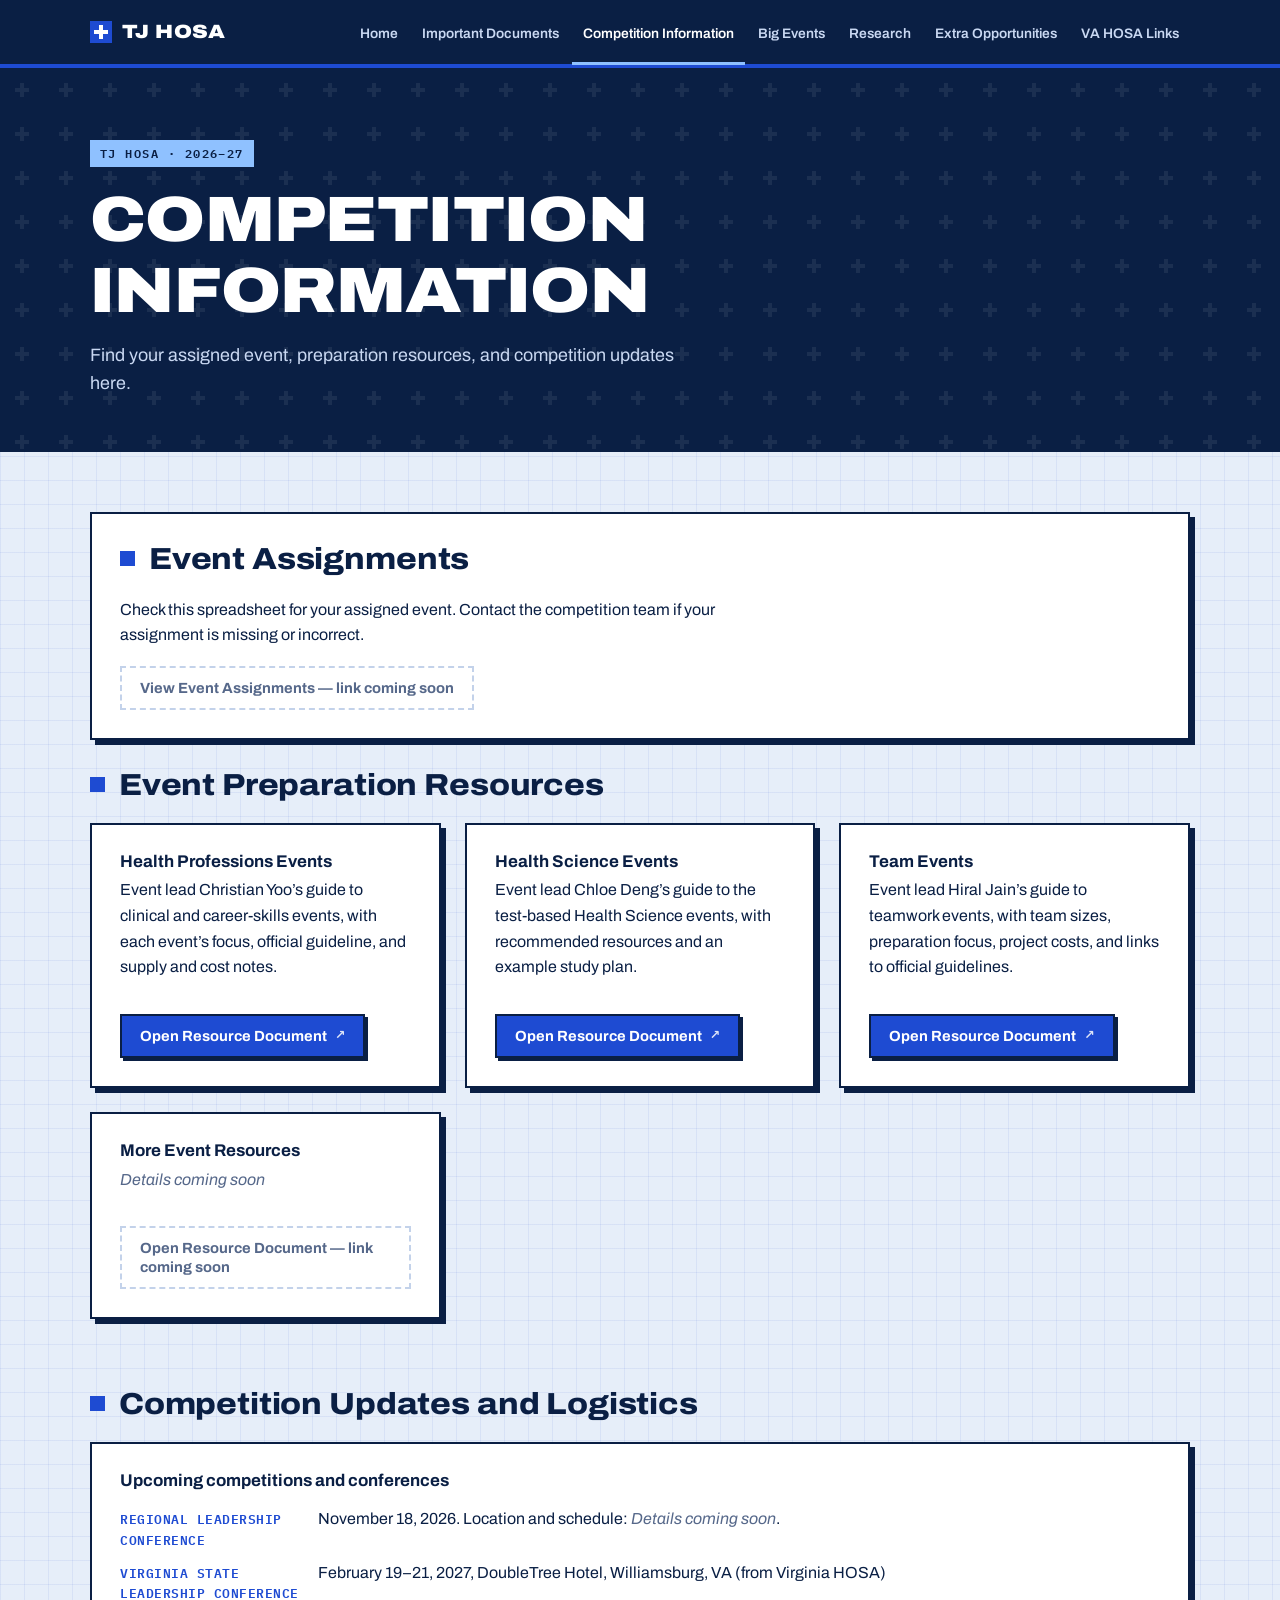
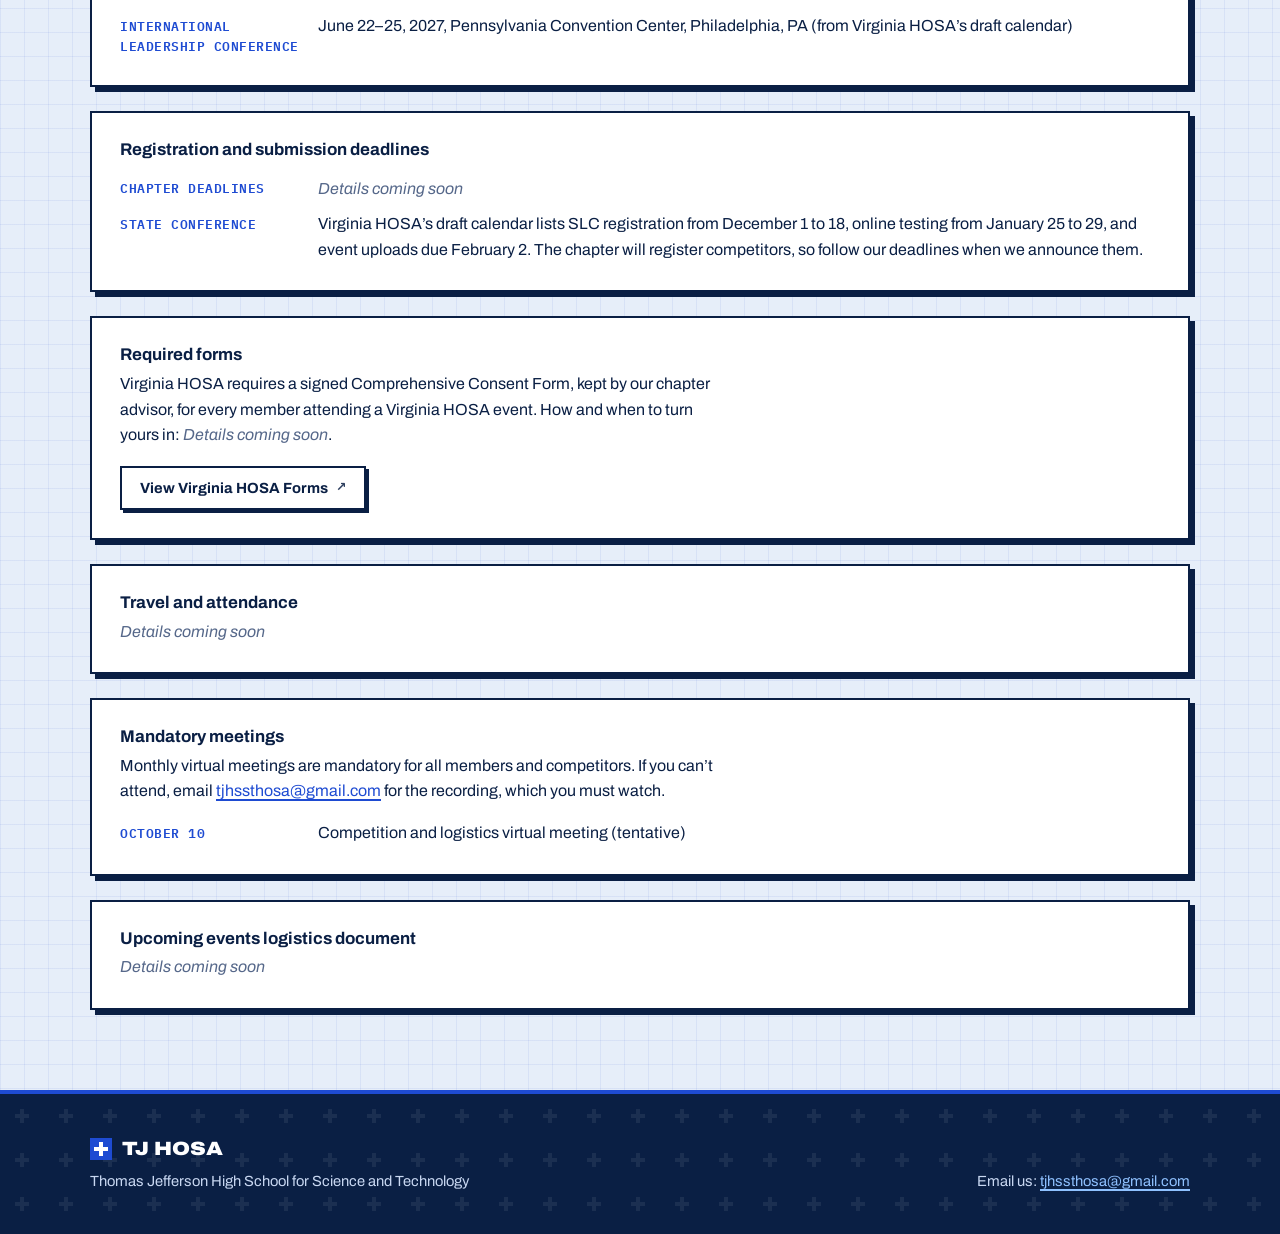
==== commit 86d13445: "Give the site a bolder lab-notebook look - Graph-paper blue page background in place of plain white." ====
--- a/competition.html
+++ b/competition.html
@@ -8,7 +8,7 @@
 <link rel="icon" href="data:image/svg+xml,%3Csvg xmlns='http://www.w3.org/2000/svg' viewBox='0 0 32 32'%3E%3Crect width='32' height='32' fill='%230B2A5B'/%3E%3Crect x='13.5' y='6' width='5' height='20' fill='%23FFFFFF'/%3E%3Crect x='6' y='13.5' width='20' height='5' fill='%236FA8F5'/%3E%3C/svg%3E">
 <link rel="preconnect" href="https://fonts.googleapis.com">
 <link rel="preconnect" href="https://fonts.gstatic.com" crossorigin>
-<link href="https://fonts.googleapis.com/css2?family=Fraunces:opsz,wght@9..144,500..700&family=Inter:wght@400..700&display=swap" rel="stylesheet">
+<link href="https://fonts.googleapis.com/css2?family=Archivo:wdth,wght@62..125,400..900&family=IBM+Plex+Mono:wght@500;600&display=swap" rel="stylesheet">
 <link rel="stylesheet" href="styles.css">
 <script src="site.js"></script>
 </head>
--- a/styles.css
+++ b/styles.css
@@ -1,28 +1,30 @@
-/* TJ HOSA 2026–27 — shared styles for every page. White and blue palette, square corners. */
+/* TJ HOSA 2026–27 — shared styles for every page.
+   Look: lab notebook. Graph-paper blue page, navy bands with a cross pattern,
+   square corners and hard offset shadows, monospace labels. */
 
 :root{
-  --page:#FFFFFF;
-  --surface:#FFFFFF;
-  --sand:#EAF1FB;
-  --sand-deep:#D3E2F5;
-  --rule:#D9E3F0;
-  --rule-strong:#B3C7E2;
-  --tan:#3B6AA8;
-  --ink:#0F1E33;
-  --ink-soft:#2C3E57;
-  --muted:#5A6B82;
-  --accent:#1F5FBF;
-  --accent-hover:#174C9C;
-  --espresso:#0B2A5B;
-  --notice-bg:#EAF2FD;
-  --notice-rule:#7FA6DA;
-
-  --display:"Fraunces",Georgia,"Times New Roman",serif;
-  --sans:"Inter",system-ui,-apple-system,"Segoe UI",Roboto,Arial,sans-serif;
+  --navy:#0A1F44;
+  --navy-2:#132D5E;
+  --cobalt:#1E4BD2;
+  --cobalt-hover:#163BA8;
+  --sky:#8FC1FF;
+  --ice:#E6EEF9;
+  --grid:rgba(30,75,210,.075);
+  --paper:#FFFFFF;
+  --ink:#0A1F44;
+  --ink-soft:#2A3F63;
+  --muted:#56688A;
+  --rule:#0A1F44;
+  --rule-soft:#C3D2EA;
+
+  --display:"Archivo","Arial Narrow",Arial,sans-serif;
+  --sans:"Archivo",system-ui,-apple-system,"Segoe UI",Roboto,Arial,sans-serif;
+  --mono:"IBM Plex Mono",ui-monospace,SFMono-Regular,Menlo,Consolas,monospace;
   --gutter:clamp(16px,4vw,40px);
-  --radius:0;
-  --shadow:0 1px 2px rgba(15,30,51,.06),0 6px 18px -8px rgba(15,30,51,.14);
-  --shadow-lift:0 2px 4px rgba(15,30,51,.07),0 14px 30px -12px rgba(15,30,51,.24);
+  --shadow:5px 5px 0 var(--navy);
+  --shadow-lift:8px 8px 0 var(--navy);
+  /* White crosses on navy, used on dark bands */
+  --cross:url("data:image/svg+xml,%3Csvg xmlns='http://www.w3.org/2000/svg' width='44' height='44'%3E%3Cpath d='M20 15h4v5h5v4h-5v5h-4v-5h-5v-4h5z' fill='%23FFFFFF' fill-opacity='.07'/%3E%3C/svg%3E");
 }
 
 *,*::before,*::after{box-sizing:border-box}
@@ -32,163 +34,177 @@
   *,*::before,*::after{transition:none !important}
 }
 body{
-  margin:0; background:var(--page); color:var(--ink);
-  font-family:var(--sans); font-size:1rem; line-height:1.62;
+  margin:0; color:var(--ink); font-family:var(--sans); font-size:1rem; line-height:1.6;
+  background-color:var(--ice);
+  background-image:
+    linear-gradient(var(--grid) 1px,transparent 1px),
+    linear-gradient(90deg,var(--grid) 1px,transparent 1px);
+  background-size:24px 24px;
   -webkit-font-smoothing:antialiased;
 }
-h1,h2,h3{margin:0; color:var(--ink); line-height:1.15}
-h1{font-family:var(--display); font-weight:650; font-size:clamp(2.2rem,5.4vw,3.6rem); letter-spacing:-.02em; font-variation-settings:"opsz" 144}
-h2{font-family:var(--display); font-weight:600; font-size:clamp(1.5rem,3vw,2rem); letter-spacing:-.01em; margin-bottom:.6em}
-h3{font-family:var(--sans); font-weight:650; font-size:1.06rem; letter-spacing:-.005em; margin-bottom:.35em}
+h1,h2,h3{margin:0; color:var(--ink); line-height:1.1}
+h1{font-family:var(--display); font-weight:900; font-stretch:115%; font-size:clamp(2.3rem,6vw,4rem); letter-spacing:-.01em; text-transform:uppercase}
+h2{font-family:var(--display); font-weight:800; font-stretch:110%; font-size:clamp(1.45rem,2.8vw,1.9rem); letter-spacing:-.005em; margin-bottom:.7em}
+h3{font-family:var(--sans); font-weight:700; font-size:1.06rem; margin-bottom:.35em}
+main h2{display:flex; align-items:center; gap:.45em}
+main h2::before{content:""; flex:0 0 auto; width:.5em; height:.5em; background:var(--cobalt)}
 p{margin:0 0 1em; max-width:68ch}
 p:last-child{margin-bottom:0}
-a{color:var(--accent); text-underline-offset:3px; text-decoration-thickness:1px}
-a:hover{color:var(--accent-hover)}
-:focus-visible{outline:3px solid var(--accent); outline-offset:2px; border-radius:0}
-strong{font-weight:650}
-
-.skip{position:absolute; left:-9999px; top:0; z-index:200; background:var(--accent); color:#fff; padding:10px 16px}
+a{color:var(--cobalt); text-underline-offset:3px; text-decoration-thickness:1.5px}
+a:hover{color:var(--cobalt-hover)}
+:focus-visible{outline:3px solid var(--cobalt); outline-offset:2px}
+strong{font-weight:700}
+
+.skip{position:absolute; left:-9999px; top:0; z-index:200; background:var(--cobalt); color:#fff; padding:10px 16px}
 .skip:focus{left:0}
 .visually-hidden{position:absolute; width:1px; height:1px; overflow:hidden; clip:rect(0 0 0 0); white-space:nowrap}
 
 /* ── Header + navigation ── */
-.site-header{
-  position:sticky; top:0; z-index:100;
-  background:rgba(255,255,255,.92); backdrop-filter:saturate(1.4) blur(10px); -webkit-backdrop-filter:saturate(1.4) blur(10px);
-  border-bottom:1px solid var(--rule);
-}
+.site-header{position:sticky; top:0; z-index:100; background:var(--navy); border-bottom:4px solid var(--cobalt)}
 .header-in{max-width:1180px; margin:0 auto; padding:0 var(--gutter); display:flex; align-items:center; gap:20px; min-height:64px}
-.wordmark{display:flex; align-items:center; gap:10px; font-family:var(--display); font-weight:700; font-size:1.25rem; color:var(--ink); text-decoration:none; white-space:nowrap; letter-spacing:-.01em}
-.wordmark:hover{color:var(--ink)}
-.mark{
-  width:22px; height:22px; border-radius:0; background:var(--espresso); position:relative; flex:0 0 auto;
-}
-.mark::before,.mark::after{content:""; position:absolute; background:var(--sand); border-radius:0}
+.wordmark{display:flex; align-items:center; gap:10px; font-family:var(--display); font-weight:900; font-stretch:115%; font-size:1.2rem; letter-spacing:.02em; text-transform:uppercase; color:#fff; text-decoration:none; white-space:nowrap}
+.wordmark:hover{color:#fff}
+.mark{width:22px; height:22px; background:var(--cobalt); position:relative; flex:0 0 auto}
+.mark::before,.mark::after{content:""; position:absolute; background:#fff}
 .mark::before{left:9px; top:4px; width:4px; height:14px}
-.mark::after{left:4px; top:9px; width:14px; height:4px; background:#6FA8F5}
+.mark::after{left:4px; top:9px; width:14px; height:4px}
 .site-nav{margin-left:auto}
 .site-nav ul{list-style:none; margin:0; padding:0; display:flex; gap:2px}
 .site-nav a{
-  display:block; font-size:.87rem; font-weight:550; color:var(--ink-soft); text-decoration:none;
-  padding:8px 12px; border-radius:0; transition:background .15s,color .15s; white-space:nowrap;
-}
-.site-nav a:hover{background:var(--sand); color:var(--ink)}
-.site-nav a[aria-current="page"]{background:var(--espresso); color:var(--surface)}
+  display:block; font-size:.86rem; font-weight:600; color:#C9D8F2; text-decoration:none;
+  padding:20px 11px 17px; border-bottom:3px solid transparent; margin-bottom:-4px;
+  transition:color .15s,border-color .15s,background .15s; white-space:nowrap;
+}
+.site-nav a:hover{color:#fff; background:var(--navy-2)}
+.site-nav a[aria-current="page"]{color:#fff; border-bottom-color:var(--sky)}
 .menu-toggle{display:none}
 
 @media (max-width:1120px){
   .js .menu-toggle{
     display:inline-flex; align-items:center; gap:8px; margin-left:auto;
-    background:var(--surface); color:var(--ink); border:1px solid var(--rule-strong); border-radius:0;
-    font:600 .9rem var(--sans); padding:8px 16px; cursor:pointer;
+    background:transparent; color:#fff; border:2px solid #fff;
+    font:700 .85rem var(--mono); text-transform:uppercase; letter-spacing:.06em; padding:7px 14px; cursor:pointer;
   }
-  .js .menu-toggle::before{content:""; width:14px; height:10px; background:linear-gradient(var(--ink) 0 2px,transparent 2px 4px,var(--ink) 4px 6px,transparent 6px 8px,var(--ink) 8px 10px)}
+  .js .menu-toggle::before{content:""; width:14px; height:10px; background:linear-gradient(#fff 0 2px,transparent 2px 4px,#fff 4px 6px,transparent 6px 8px,#fff 8px 10px)}
   .header-in{flex-wrap:wrap}
   .site-nav{width:100%; margin-left:0; padding-bottom:14px}
   .js .site-nav{display:none}
   .js .site-nav.open{display:block}
-  .site-nav ul{flex-direction:column; gap:4px}
-  .site-nav a{padding:12px 14px; border-radius:0; font-size:1rem}
+  .site-nav ul{flex-direction:column; gap:0}
+  .site-nav a{padding:12px 14px; margin:0; border-bottom:0; border-left:4px solid transparent; font-size:1rem}
+  .site-nav a[aria-current="page"]{border-left-color:var(--sky); background:var(--navy-2)}
 }
 
 /* ── Page heading band ── */
-.page-head{
+.page-head{position:relative; overflow:hidden; background:var(--navy) var(--cross); color:#fff}
+.page-head-in{position:relative; z-index:1; max-width:1180px; margin:0 auto; padding:clamp(40px,7vw,72px) var(--gutter) clamp(34px,5vw,54px)}
+.page-head h1{color:#fff}
+.eyebrow{
+  display:inline-block; font-family:var(--mono); font-size:.76rem; font-weight:600; letter-spacing:.12em; text-transform:uppercase;
+  color:var(--navy); background:var(--sky); padding:4px 10px; margin-bottom:18px;
+}
+.page-head p:not(.eyebrow){color:#C9D8F2; font-size:1.12rem; margin-top:.8em; max-width:60ch}
+.page-head .subtitle{font-weight:500}
+.page-head-home .page-head-in{padding-top:clamp(56px,10vw,104px); padding-bottom:clamp(48px,7vw,84px)}
+.page-head-home h1{font-size:clamp(3.2rem,11vw,7rem); line-height:.92}
+/* Oversized outline cross on the home banner */
+.page-head-home::after{
+  content:""; position:absolute; right:max(var(--gutter),calc(50% - 560px)); top:50%; width:clamp(150px,22vw,280px); aspect-ratio:1;
+  transform:translateY(-50%);
   background:
-    radial-gradient(1000px 300px at 85% -40%, rgba(31,95,191,.14), transparent 60%),
-    radial-gradient(700px 260px at -10% 120%, rgba(111,168,245,.20), transparent 60%),
-    var(--sand);
-  border-bottom:1px solid var(--rule-strong);
-}
-.page-head-in{max-width:1180px; margin:0 auto; padding:clamp(40px,7vw,72px) var(--gutter) clamp(32px,5vw,52px)}
-.eyebrow{font-size:.78rem; font-weight:650; letter-spacing:.14em; text-transform:uppercase; color:var(--accent); margin-bottom:12px}
-.page-head p:not(.eyebrow){color:var(--ink-soft); font-size:1.12rem; margin-top:.7em; max-width:60ch}
-.page-head .subtitle{font-weight:500}
-.page-head-home .page-head-in{padding-top:clamp(56px,10vw,110px); padding-bottom:clamp(44px,7vw,80px)}
-.page-head-home h1{font-size:clamp(3rem,9vw,5.6rem)}
+    linear-gradient(var(--cobalt),var(--cobalt)) center/34% 100% no-repeat,
+    linear-gradient(var(--cobalt),var(--cobalt)) center/100% 34% no-repeat;
+  opacity:.9;
+}
+@media (max-width:720px){ .page-head-home::after{opacity:.25; right:-40px} }
 
 /* ── Main layout ── */
-main{max-width:1180px; margin:0 auto; padding:clamp(32px,5vw,56px) var(--gutter) 72px}
-section{margin-bottom:clamp(40px,6vw,64px)}
+main{max-width:1180px; margin:0 auto; padding:clamp(36px,5vw,60px) var(--gutter) 80px}
+section{margin-bottom:clamp(44px,6vw,68px)}
 section:last-child{margin-bottom:0}
-.lede{font-size:clamp(1.08rem,1.6vw,1.22rem); line-height:1.65; color:var(--ink-soft)}
+.lede{font-size:clamp(1.08rem,1.6vw,1.24rem); line-height:1.62; color:var(--ink-soft)}
 .muted{color:var(--muted)}
 .small{font-size:.9rem}
 .section-head{display:flex; flex-wrap:wrap; align-items:baseline; justify-content:space-between; gap:4px 20px}
 
 /* ── Buttons ── */
 .btn{
-  display:inline-flex; align-items:center; gap:8px; font-family:var(--sans); font-weight:600; font-size:.93rem;
-  background:var(--accent); color:#fff; text-decoration:none; line-height:1.25;
-  padding:11px 20px; border:1.5px solid var(--accent); border-radius:0;
-  transition:background .15s,border-color .15s,transform .15s,color .15s;
-}
-.btn:hover{background:var(--accent-hover); border-color:var(--accent-hover); color:#fff; transform:translateY(-1px)}
-.btn[target="_blank"]::after{content:"↗"; font-size:.85em; opacity:.8}
-.btn-outline{background:transparent; color:var(--ink); border-color:var(--rule-strong)}
-.btn-outline:hover{background:var(--espresso); border-color:var(--espresso); color:var(--surface)}
-.btn-light{background:var(--surface); color:var(--ink); border-color:var(--surface)}
-.btn-light:hover{background:var(--sand); border-color:var(--sand); color:var(--ink)}
-.btn-sm{padding:8px 14px; font-size:.86rem}
-.btn-pending{background:transparent; color:var(--muted); border:1.5px dashed var(--rule-strong); cursor:default}
-.btn-pending:hover{background:transparent; color:var(--muted); border-color:var(--rule-strong); transform:none}
-.btn-row{display:flex; flex-wrap:wrap; gap:10px; margin-top:18px}
+  display:inline-flex; align-items:center; gap:8px; font-family:var(--sans); font-weight:700; font-size:.92rem;
+  background:var(--cobalt); color:#fff; text-decoration:none; line-height:1.25;
+  padding:11px 18px; border:2px solid var(--navy); box-shadow:3px 3px 0 var(--navy);
+  transition:background .15s,transform .15s,box-shadow .15s,color .15s;
+}
+.btn:hover{background:var(--cobalt-hover); color:#fff; transform:translate(-1px,-1px); box-shadow:4px 4px 0 var(--navy)}
+.btn:active{transform:translate(2px,2px); box-shadow:1px 1px 0 var(--navy)}
+.btn[target="_blank"]::after{content:"↗"; font-size:.85em; opacity:.85}
+.btn-outline{background:var(--paper); color:var(--navy)}
+.btn-outline:hover{background:var(--ice); color:var(--navy)}
+.btn-light{background:#fff; color:var(--navy); border-color:#fff; box-shadow:3px 3px 0 var(--cobalt)}
+.btn-light:hover{background:var(--sky); color:var(--navy); box-shadow:4px 4px 0 var(--cobalt)}
+.btn-sm{padding:7px 13px; font-size:.85rem}
+.btn-pending{background:transparent; color:var(--muted); border:2px dashed var(--rule-soft); box-shadow:none; cursor:default}
+.btn-pending:hover{background:transparent; color:var(--muted); transform:none; box-shadow:none}
+.btn-row{display:flex; flex-wrap:wrap; gap:12px; margin-top:18px}
 .btn-row:empty{display:none}
 
 /* ── Cards ── */
-.card{background:var(--surface); border:1px solid var(--rule); border-radius:0; padding:clamp(20px,3vw,28px); box-shadow:var(--shadow)}
-section.card{margin-bottom:24px}
-.card-grid{display:grid; gap:18px; grid-template-columns:repeat(auto-fill,minmax(min(100%,320px),1fr))}
-.card-grid .card{display:flex; flex-direction:column; transition:transform .18s,box-shadow .18s}
-.card-grid .card:hover{transform:translateY(-2px); box-shadow:var(--shadow-lift)}
+.card{background:var(--paper); border:2px solid var(--navy); padding:clamp(20px,3vw,28px); box-shadow:var(--shadow)}
+section.card{margin-bottom:28px}
+.card-grid{display:grid; gap:24px; grid-template-columns:repeat(auto-fill,minmax(min(100%,320px),1fr))}
+.card-grid .card{display:flex; flex-direction:column; transition:transform .15s,box-shadow .15s}
+.card-grid .card:hover{transform:translate(-3px,-3px); box-shadow:var(--shadow-lift)}
 .card-grid .card .btn-row{margin-top:auto; padding-top:18px}
-.stack{display:grid; gap:18px}
+.stack{display:grid; gap:24px}
 
 /* ── Notice box ── */
-.notice{background:var(--notice-bg); border:1px solid #B9D0F0; border-radius:0; padding:16px 20px; font-weight:600; color:var(--ink); margin-bottom:20px; max-width:none}
+.notice{background:#DCE9FF; border-left:6px solid var(--cobalt); padding:14px 18px; font-weight:600; color:var(--ink); margin-bottom:20px; max-width:none}
 
 /* ── Home: announcements + deadlines ── */
-.split{display:grid; gap:22px; grid-template-columns:minmax(0,1.7fr) minmax(0,1fr); align-items:start}
+.split{display:grid; gap:28px; grid-template-columns:minmax(0,1.7fr) minmax(0,1fr); align-items:start}
 @media (max-width:860px){ .split{grid-template-columns:1fr} .deadlines{position:static} }
-.announcements{list-style:none; margin:0; padding:0; display:grid; gap:14px}
-.announcements li{background:var(--surface); border:1px solid var(--rule); border-radius:0; padding:18px 22px; box-shadow:var(--shadow)}
-.announcements time{display:block; font-size:.76rem; font-weight:650; text-transform:uppercase; letter-spacing:.08em; color:var(--tan); margin-bottom:6px}
-.deadlines{position:sticky; top:84px; background:var(--espresso); border-color:var(--espresso); color:var(--sand)}
-.deadlines h3{color:var(--surface); font-family:var(--display); font-weight:600; font-size:1.3rem; margin-bottom:14px}
+.announcements{list-style:none; margin:0; padding:0; display:grid; gap:20px}
+.announcements li{background:var(--paper); border:2px solid var(--navy); border-left-width:8px; padding:18px 22px; box-shadow:var(--shadow)}
+.announcements time{display:block; font-family:var(--mono); font-size:.76rem; font-weight:600; text-transform:uppercase; letter-spacing:.06em; color:var(--cobalt); margin-bottom:6px}
+.deadlines{position:sticky; top:88px; background:var(--cobalt); border-color:var(--navy); color:#fff}
+.deadlines h3{color:#fff; font-family:var(--display); font-weight:800; font-stretch:110%; font-size:1.3rem; text-transform:uppercase; margin-bottom:14px}
 .timeline{list-style:none; margin:0; padding:0}
-.timeline li{display:grid; grid-template-columns:86px 1fr; gap:12px; padding:12px 0; border-top:1px solid rgba(255,255,255,.16)}
+.timeline li{display:grid; grid-template-columns:90px 1fr; gap:12px; padding:12px 0; border-top:2px solid rgba(255,255,255,.22)}
 .timeline li:first-child{border-top:0; padding-top:0}
-.timeline .when{font-weight:700; color:#9EC5FF; font-size:.9rem}
-details.archive{margin-top:18px}
-details.archive summary{cursor:pointer; font-weight:600; color:var(--ink-soft)}
+.timeline .when{font-family:var(--mono); font-weight:600; color:var(--navy); background:var(--sky); align-self:start; justify-self:start; padding:1px 6px; font-size:.82rem}
+details.archive{margin-top:20px}
+details.archive summary{cursor:pointer; font-weight:700; color:var(--ink-soft)}
 details.archive ul{margin:.6em 0 0; padding-left:1.2em; color:var(--muted)}
 
-/* ── Home: quick link tiles ── */
-.tiles{display:grid; gap:14px; grid-template-columns:repeat(auto-fill,minmax(min(100%,210px),1fr))}
+/* ── Home: quick link tiles (numbered like an index) ── */
+.tiles{counter-reset:tile; display:grid; gap:20px; grid-template-columns:repeat(auto-fill,minmax(min(100%,210px),1fr))}
 .tile{
-  position:relative; display:flex; flex-direction:column; gap:6px; min-height:132px;
-  background:var(--surface); border:1px solid var(--rule); border-radius:0; padding:20px 20px 44px;
-  text-decoration:none; color:var(--ink); box-shadow:var(--shadow); transition:transform .18s,box-shadow .18s,border-color .18s;
-}
-.tile:hover{transform:translateY(-3px); box-shadow:var(--shadow-lift); border-color:var(--rule-strong); color:var(--ink)}
-.tile-title{font-family:var(--display); font-weight:600; font-size:1.2rem; line-height:1.2}
+  counter-increment:tile; position:relative; display:flex; flex-direction:column; gap:6px; min-height:150px;
+  background:var(--paper); border:2px solid var(--navy); padding:18px 20px 46px;
+  text-decoration:none; color:var(--ink); box-shadow:var(--shadow); transition:transform .15s,box-shadow .15s,background .15s,color .15s;
+}
+.tile::before{content:counter(tile,decimal-leading-zero); font-family:var(--mono); font-weight:600; font-size:.8rem; color:var(--cobalt); margin-bottom:6px}
+.tile:hover{transform:translate(-3px,-3px); box-shadow:var(--shadow-lift); background:var(--navy); color:#fff}
+.tile:hover::before,.tile:hover .tile-sub{color:var(--sky)}
+.tile-title{font-family:var(--display); font-weight:800; font-stretch:108%; font-size:1.18rem; line-height:1.15}
 .tile-sub{font-size:.88rem; color:var(--muted); line-height:1.45}
-.tile .arrow{position:absolute; left:20px; bottom:16px; font-weight:700; color:var(--accent); transition:transform .18s}
-.tile:hover .arrow{transform:translateX(4px)}
+.tile .arrow{position:absolute; right:18px; bottom:14px; font-weight:800; font-size:1.2rem; color:var(--cobalt); transition:transform .15s,color .15s}
+.tile:hover .arrow{transform:translateX(4px); color:#fff}
 
 .contact-band{
   display:flex; flex-wrap:wrap; align-items:center; justify-content:space-between; gap:18px;
-  background:linear-gradient(135deg,#123A7A,var(--espresso)); color:var(--sand); border-radius:0; padding:clamp(24px,4vw,36px);
-}
-.contact-band h2{color:var(--surface); margin-bottom:.3em}
-.contact-band a:not(.btn){color:#BFD8FF}
+  background:var(--navy) var(--cross); color:#C9D8F2; border:2px solid var(--navy); box-shadow:8px 8px 0 var(--cobalt); padding:clamp(24px,4vw,40px);
+}
+.contact-band h2{color:#fff; margin-bottom:.3em}
+.contact-band h2::before{background:var(--sky)}
+.contact-band a:not(.btn){color:var(--sky)}
 .contact-band .btn-row{margin-top:0}
 
 /* ── Fact lists (events, opportunities, logistics, labs) ── */
 dl.facts{display:grid; grid-template-columns:minmax(110px,180px) 1fr; gap:10px 18px; margin:16px 0 0}
-dl.facts dt{font-weight:650; font-size:.88rem; color:var(--ink-soft)}
+dl.facts dt{font-family:var(--mono); font-weight:600; font-size:.8rem; text-transform:uppercase; letter-spacing:.04em; color:var(--cobalt); padding-top:.2em}
 dl.facts dd{margin:0}
 dl.facts-tight{grid-template-columns:1fr; gap:2px}
-dl.facts-tight dt{font-size:.74rem; text-transform:uppercase; letter-spacing:.08em; color:var(--tan); margin-top:10px}
+dl.facts-tight dt{font-size:.72rem; margin-top:10px; padding-top:0}
 dl.facts-tight dd{font-size:.94rem}
 @media (max-width:560px){
   dl.facts{grid-template-columns:1fr; gap:2px}
@@ -199,63 +215,61 @@
 /* ── Research page ── */
 .apply{
   display:grid; gap:24px; grid-template-columns:minmax(0,1fr) minmax(0,1.5fr); align-items:start;
-  background:var(--surface); border:1px solid var(--rule); border-radius:0; padding:clamp(22px,4vw,36px); box-shadow:var(--shadow);
-}
-.apply > .small{grid-column:1 / -1; margin:0; padding-top:16px; border-top:1px solid var(--rule); max-width:none}
+  background:var(--paper); border:2px solid var(--navy); padding:clamp(22px,4vw,36px); box-shadow:var(--shadow);
+}
+.apply > .small{grid-column:1 / -1; margin:0; padding-top:16px; border-top:2px dashed var(--rule-soft); max-width:none}
 @media (max-width:860px){ .apply{grid-template-columns:1fr} }
-.steps{list-style:none; margin:0; padding:0; display:grid; gap:14px}
+.steps{list-style:none; margin:0; padding:0; display:grid; gap:16px}
 .steps li{display:flex; gap:14px; align-items:flex-start}
 .steps h3{margin-bottom:.15em}
 .steps p{color:var(--ink-soft); font-size:.95rem}
-.step-n{flex:0 0 34px; height:34px; border-radius:0; display:grid; place-items:center; background:var(--sand); color:var(--accent); font-family:var(--display); font-weight:700}
-
-.filters{display:grid; gap:12px; margin:8px 0 14px}
+.step-n{flex:0 0 34px; height:34px; display:grid; place-items:center; background:var(--navy); color:#fff; font-family:var(--mono); font-weight:600}
+
+.filters{display:grid; gap:12px; margin:8px 0 16px}
 .search input{
-  width:100%; max-width:520px; font:inherit; color:var(--ink); background:var(--surface);
-  border:1.5px solid var(--rule-strong); border-radius:0; padding:12px 18px 12px 42px;
-  background-image:url("data:image/svg+xml,%3Csvg xmlns='http://www.w3.org/2000/svg' width='18' height='18' fill='none' stroke='%235A6B82' stroke-width='2' stroke-linecap='round'%3E%3Ccircle cx='8' cy='8' r='6'/%3E%3Cpath d='M12.5 12.5 17 17'/%3E%3C/svg%3E");
-  background-repeat:no-repeat; background-position:16px center;
-}
-.search input:focus{outline:none; border-color:var(--accent); box-shadow:0 0 0 3px rgba(31,95,191,.18)}
+  width:100%; max-width:520px; font:inherit; color:var(--ink); background:var(--paper);
+  border:2px solid var(--navy); padding:12px 18px 12px 42px;
+  background-image:url("data:image/svg+xml,%3Csvg xmlns='http://www.w3.org/2000/svg' width='18' height='18' fill='none' stroke='%230A1F44' stroke-width='2' stroke-linecap='square'%3E%3Ccircle cx='8' cy='8' r='6'/%3E%3Cpath d='M12.5 12.5 17 17'/%3E%3C/svg%3E");
+  background-repeat:no-repeat; background-position:15px center;
+}
+.search input:focus{outline:none; box-shadow:4px 4px 0 var(--cobalt)}
 .filter-row{display:flex; flex-wrap:wrap; gap:8px}
 .filter{
-  font:600 .85rem var(--sans); color:var(--ink-soft); background:var(--surface);
-  border:1.5px solid var(--rule); border-radius:0; padding:7px 14px; cursor:pointer; transition:all .15s;
-}
-.filter:hover{border-color:var(--rule-strong); color:var(--ink)}
-.filter.is-on{background:var(--espresso); border-color:var(--espresso); color:var(--surface)}
-.result-count{font-size:.88rem; color:var(--muted); margin-bottom:14px}
-.empty{padding:24px; text-align:center; color:var(--muted); background:var(--surface); border:1px dashed var(--rule-strong); border-radius:0; max-width:none}
-.linklike{font:inherit; color:var(--accent); background:none; border:0; padding:0; text-decoration:underline; cursor:pointer}
-
-.lab-inst{font-size:.74rem; font-weight:700; letter-spacing:.1em; text-transform:uppercase; color:var(--accent); margin-bottom:8px}
-.lab h3{font-family:var(--display); font-weight:600; font-size:1.28rem; line-height:1.22; margin-bottom:6px}
-.lab-pi{font-weight:600; margin-bottom:2px}
+  font:600 .84rem var(--sans); color:var(--ink-soft); background:var(--paper);
+  border:2px solid var(--rule-soft); padding:6px 12px; cursor:pointer; transition:all .15s;
+}
+.filter:hover{border-color:var(--navy); color:var(--ink)}
+.filter.is-on{background:var(--navy); border-color:var(--navy); color:#fff}
+.result-count{font-family:var(--mono); font-size:.82rem; color:var(--muted); margin-bottom:16px}
+.empty{padding:24px; text-align:center; color:var(--muted); background:var(--paper); border:2px dashed var(--rule-soft); max-width:none}
+.linklike{font:inherit; color:var(--cobalt); background:none; border:0; padding:0; text-decoration:underline; cursor:pointer}
+
+.lab-inst{font-family:var(--mono); font-size:.72rem; font-weight:600; letter-spacing:.06em; text-transform:uppercase; color:var(--cobalt); margin-bottom:10px; padding-bottom:10px; border-bottom:2px solid var(--ice)}
+.lab h3{font-family:var(--display); font-weight:800; font-stretch:106%; font-size:1.25rem; line-height:1.18; margin-bottom:6px}
+.lab-pi{font-weight:700; margin-bottom:2px}
 .lab-dept{font-size:.88rem; color:var(--muted); margin-bottom:0}
 .chips{display:flex; flex-wrap:wrap; gap:6px; margin-top:12px}
 .chips:empty{display:none}
-.chip{font-size:.74rem; font-weight:650; padding:4px 10px; border-radius:0; background:var(--sand); color:var(--ink-soft)}
-.chip-summer{background:#FFF1D1; color:#7A5410}
+.chip{font-family:var(--mono); font-size:.7rem; font-weight:600; text-transform:uppercase; letter-spacing:.04em; padding:3px 8px; border:1.5px solid currentColor; background:var(--ice); color:var(--ink-soft)}
+.chip-summer{background:#FFF3CF; color:#7A5410}
 .chip-school{background:#DDF2E3; color:#22633A}
-.chip-remote{background:#E1ECFB; color:#1F4F8F}
+.chip-remote{background:#DCE9FF; color:#163BA8}
 .chip-computational{background:#ECE7FA; color:#4B3A80}
 .chip-shadowing{background:#FBE3E3; color:#8A2B2B}
 
 /* ── Link list (VA HOSA page) ── */
-.link-list{list-style:none; margin:0; padding:0; display:grid; gap:12px; grid-template-columns:repeat(auto-fill,minmax(min(100%,340px),1fr))}
-.link-list li{background:var(--surface); border:1px solid var(--rule); border-radius:0; padding:18px 22px; box-shadow:var(--shadow)}
-.link-list a{font-weight:650; font-size:1.02rem}
+.link-list{list-style:none; margin:0; padding:0; display:grid; gap:20px; grid-template-columns:repeat(auto-fill,minmax(min(100%,340px),1fr))}
+.link-list li{background:var(--paper); border:2px solid var(--navy); padding:18px 22px; box-shadow:var(--shadow)}
+.link-list a{font-weight:700; font-size:1.02rem}
 .link-list a::after{content:" ↗"; font-size:.85em}
 .link-list p{margin:.35em 0 0; color:var(--muted); font-size:.94rem}
-.link-list .source{display:inline-block; font-size:.68rem; font-weight:700; text-transform:uppercase; letter-spacing:.08em; color:var(--tan); margin-left:8px; vertical-align:2px}
-
-.updated{font-size:.88rem; color:var(--muted); margin-bottom:16px}
+.link-list .source{display:inline-block; font-family:var(--mono); font-size:.66rem; font-weight:600; text-transform:uppercase; letter-spacing:.06em; color:var(--navy); background:var(--ice); padding:1px 6px; margin-left:8px; vertical-align:2px}
+
+.updated{font-family:var(--mono); font-size:.8rem; color:var(--muted); margin-bottom:16px}
 
 /* ── Footer ── */
-.site-footer{background:var(--espresso); color:var(--sand)}
-.footer-in{max-width:1180px; margin:0 auto; padding:36px var(--gutter); display:flex; flex-wrap:wrap; gap:16px 40px; justify-content:space-between; align-items:flex-end}
+.site-footer{background:var(--navy) var(--cross); color:#C9D8F2; border-top:4px solid var(--cobalt)}
+.footer-in{max-width:1180px; margin:0 auto; padding:40px var(--gutter); display:flex; flex-wrap:wrap; gap:16px 40px; justify-content:space-between; align-items:flex-end}
 .footer-in p{margin:0; font-size:.92rem}
-.footer-mark{display:flex; align-items:center; gap:10px; font-family:var(--display); font-weight:700; font-size:1.2rem !important; color:var(--surface); margin-bottom:6px !important}
-.footer-mark .mark{background:var(--sand)}
-.footer-mark .mark::before{background:var(--espresso)}
-.site-footer a{color:#BFD8FF}
+.footer-mark{display:flex; align-items:center; gap:10px; font-family:var(--display); font-weight:900; font-stretch:115%; text-transform:uppercase; font-size:1.2rem !important; color:#fff; margin-bottom:6px !important}
+.site-footer a{color:var(--sky)}
